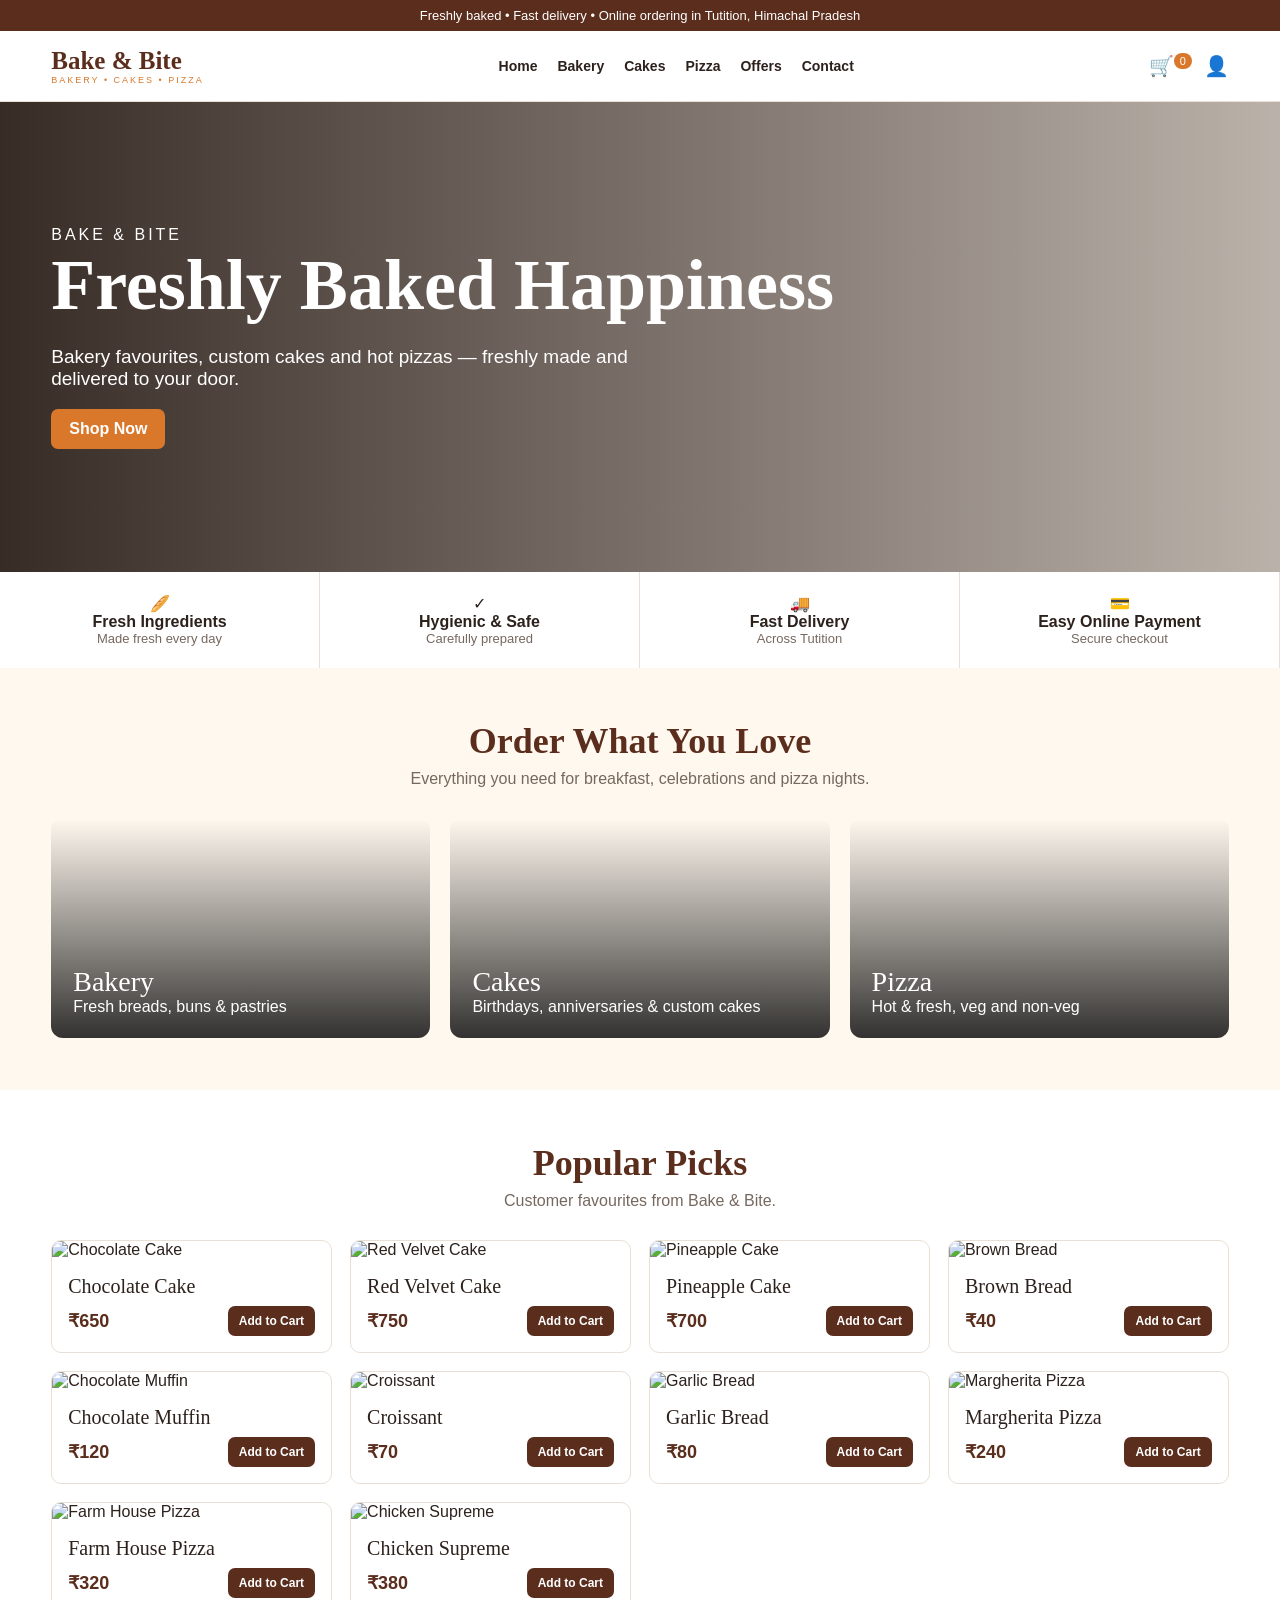
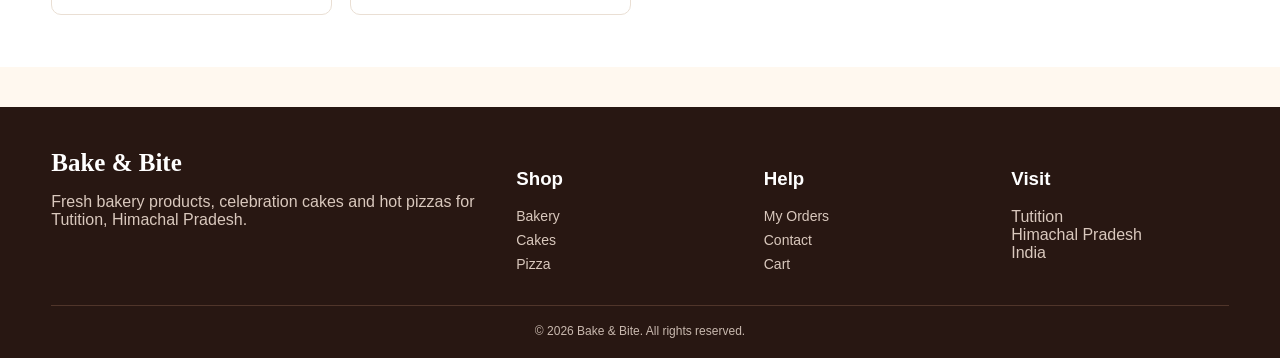
==== index.html @ 7d155a5c "Sync from zip upload" ====
<!doctype html><html lang="en"><head><meta charset="utf-8"><meta name="viewport" content="width=device-width,initial-scale=1"><title>Freshly Baked Happiness | Bake & Bite</title><meta name="description" content="Bake & Bite online bakery, cakes and pizza ordering in Tutition, Himachal Pradesh"><link rel="stylesheet" href="assets/style.css"></head><body><div class="topbar">Freshly baked • Fast delivery • Online ordering in Tutition, Himachal Pradesh</div><header><div class="container nav"><a class="logo" href="index.html">Bake & Bite<small>BAKERY • CAKES • PIZZA</small></a><nav><a href="index.html">Home</a><a href="bakery.html">Bakery</a><a href="cakes.html">Cakes</a><a href="pizza.html">Pizza</a><a href="offers.html">Offers</a><a href="contact.html">Contact</a></nav><div class="icons"><a class="iconbtn" href="cart.html">🛒<sup class="cartcount">0</sup></a><a class="iconbtn" href="orders.html">👤</a></div></div></header><section class="hero"><div class="container"><div><div style="letter-spacing:3px">BAKE & BITE</div><h1>Freshly Baked Happiness</h1><p>Bakery favourites, custom cakes and hot pizzas — freshly made and delivered to your door.</p><a class="btn orange" href="bakery.html">Shop Now</a></div></div></section><div class="features"><div class="feature">🥖<b>Fresh Ingredients</b><span>Made fresh every day</span></div><div class="feature">✓<b>Hygienic & Safe</b><span>Carefully prepared</span></div><div class="feature">🚚<b>Fast Delivery</b><span>Across Tutition</span></div><div class="feature">💳<b>Easy Online Payment</b><span>Secure checkout</span></div></div><section class="section"><div class="container"><h2>Order What You Love</h2><p class="subtitle">Everything you need for breakfast, celebrations and pizza nights.</p><div class="categories"><a class="category" style="background-image:url('https://images.unsplash.com/photo-1509440159596-0249088772ff?auto=format&fit=crop&w=900&q=85')" href="bakery.html"><div><h3>Bakery</h3><span>Fresh breads, buns & pastries</span></div></a><a class="category" style="background-image:url('https://images.unsplash.com/photo-1578985545062-69928b1d9587?auto=format&fit=crop&w=900&q=85')" href="cakes.html"><div><h3>Cakes</h3><span>Birthdays, anniversaries & custom cakes</span></div></a><a class="category" style="background-image:url('https://images.unsplash.com/photo-1574071318508-1cdbab80d002?auto=format&fit=crop&w=900&q=85')" href="pizza.html"><div><h3>Pizza</h3><span>Hot & fresh, veg and non-veg</span></div></a></div></div></section><section class="section" style="background:#fff"><div class="container"><h2>Popular Picks</h2><p class="subtitle">Customer favourites from Bake & Bite.</p><div class="grid" id="allGrid"></div></div></section><footer><div class="container footergrid"><div><div class="logo" style="color:white">Bake & Bite</div><p style="color:#d9c8bd">Fresh bakery products, celebration cakes and hot pizzas for Tutition, Himachal Pradesh.</p></div><div><h3>Shop</h3><a href="bakery.html">Bakery</a><a href="cakes.html">Cakes</a><a href="pizza.html">Pizza</a></div><div><h3>Help</h3><a href="orders.html">My Orders</a><a href="contact.html">Contact</a><a href="cart.html">Cart</a></div><div><h3>Visit</h3><p style="color:#d9c8bd">Tutition<br>Himachal Pradesh<br>India</p></div></div><div class="container copyright">© 2026 Bake & Bite. All rights reserved.</div></footer><script src="assets/app.js"></script></body></html>
---- assets/style.css ----
*{box-sizing:border-box}body{margin:0;font-family:Arial,sans-serif;background:#fff8ef;color:#2d211c}a{text-decoration:none;color:inherit}.container{width:min(1180px,92%);margin:auto}.topbar{background:#5b2d1d;color:#fff;text-align:center;padding:8px;font-size:13px}header{background:#fff;position:sticky;top:0;z-index:10;border-bottom:1px solid #eadfd4}.nav{height:70px;display:flex;align-items:center;gap:24px}.logo{font:bold 25px Georgia;color:#5b2d1d;white-space:nowrap}.logo small{display:block;font:9px Arial;letter-spacing:2px;text-align:center;color:#d9782b}nav{display:flex;justify-content:center;gap:20px;flex:1}nav a{font-size:14px;font-weight:bold}nav a:hover{color:#d9782b}.icons{display:flex;gap:12px}.iconbtn{border:0;background:none;font-size:20px}.cartcount{background:#d9782b;color:white;border-radius:15px;padding:2px 6px;font-size:11px}.hero{min-height:470px;background:linear-gradient(90deg,rgba(28,15,10,.88),rgba(28,15,10,.3)),url('https://images.unsplash.com/photo-1509440159596-0249088772ff?auto=format&fit=crop&w=1600&q=85') center/cover;display:flex;align-items:center;color:white}.hero h1{font:700 clamp(42px,6vw,72px) Georgia;margin:0 0 15px}.hero p{font-size:19px;max-width:600px}.btn{display:inline-block;border:0;border-radius:7px;padding:11px 18px;background:#5b2d1d;color:white;font-weight:bold;cursor:pointer}.btn.orange{background:#d9782b}.features{display:grid;grid-template-columns:repeat(4,1fr);background:#fff}.feature{text-align:center;padding:22px;border-right:1px solid #eadfd4}.feature b,.feature span{display:block}.feature span,.muted{color:#76685f;font-size:13px}.section{padding:52px 0}.section h2,.pagehead h1{font-family:Georgia;color:#5b2d1d}.section h2{text-align:center;font-size:36px;margin:0 0 8px}.subtitle{text-align:center;color:#76685f;margin:0 0 30px}.categories{display:grid;grid-template-columns:repeat(3,1fr);gap:20px}.category{height:220px;border-radius:12px;overflow:hidden;background-size:cover;background-position:center;display:flex;align-items:end;padding:22px;color:white;position:relative}.category:after{content:"";position:absolute;inset:0;background:linear-gradient(transparent,rgba(0,0,0,.8))}.category div{position:relative;z-index:1}.category h3{font:28px Georgia;margin:0}.grid{display:grid;grid-template-columns:repeat(4,1fr);gap:18px}.card,.panel,.offer{background:white;border:1px solid #eadfd4;border-radius:10px;overflow:hidden}.card img{width:100%;height:190px;object-fit:cover}.cardbody,.panel,.offer{padding:16px}.card h3{font:20px Georgia;margin:0 0 8px}.row{display:flex;justify-content:space-between;align-items:center;gap:10px}.price{font-weight:800;color:#5b2d1d;font-size:18px}.card .btn{padding:8px 11px;font-size:12px}.pagehead{padding:42px 0 28px;background:#fff}.pagehead h1{font-size:44px;margin:0}.filters{display:flex;gap:8px;flex-wrap:wrap;margin-top:20px}.filter{padding:8px 14px;border:1px solid #eadfd4;background:white;border-radius:20px}.filter.active{background:#d9782b;color:white}.product{display:grid;grid-template-columns:1.1fr 1fr;gap:45px}.product img{width:100%;border-radius:12px}.product h1{font:45px Georgia;color:#5b2d1d}.options{display:flex;gap:8px;margin:20px 0}.option{padding:10px 14px;background:white;border:1px solid #eadfd4;border-radius:7px}.cart-layout,.checkout-layout{display:grid;grid-template-columns:1.5fr .8fr;gap:24px}.cartitem{display:grid;grid-template-columns:90px 1fr auto;gap:15px;padding:15px 0;border-bottom:1px solid #eadfd4}.cartitem img{width:90px;height:75px;object-fit:cover;border-radius:7px}.qty{display:flex;gap:8px;align-items:center}.qty button{width:28px;height:28px;border:1px solid #eadfd4;background:white;border-radius:5px}input,textarea,select{width:100%;padding:12px;border:1px solid #eadfd4;border-radius:7px;margin:6px 0 14px}.total{font-size:22px;font-weight:800;color:#5b2d1d}.success{text-align:center;padding:80px 20px}.check{width:75px;height:75px;border-radius:50%;background:#287b45;color:white;display:grid;place-items:center;margin:auto;font-size:40px}.offergrid{display:grid;grid-template-columns:repeat(3,1fr);gap:18px}.offer strong{font-size:30px;color:#d9782b}footer{background:#281712;color:#fff;padding:42px 0 20px;margin-top:40px}.footergrid{display:grid;grid-template-columns:2fr 1fr 1fr 1fr;gap:30px}.footergrid a{display:block;color:#d9c8bd;margin:8px 0;font-size:14px}.copyright{text-align:center;border-top:1px solid #50352a;margin-top:25px;padding-top:18px;color:#c9b9af;font-size:12px}.admin{display:grid;grid-template-columns:220px 1fr;min-height:650px}.sidebar{background:#2a1710;color:white;padding:25px}.sidebar a{display:block;padding:12px;color:#eadfd4}.sidebar a.active{background:#6b3723;border-radius:6px}.table{width:100%;border-collapse:collapse}.table th,.table td{padding:12px;border-bottom:1px solid #eadfd4;text-align:left;font-size:13px}@media(max-width:850px){nav{display:none}.features{grid-template-columns:1fr 1fr}.grid{grid-template-columns:repeat(2,1fr)}.categories,.offergrid,.product,.cart-layout,.checkout-layout{grid-template-columns:1fr}.footergrid{grid-template-columns:1fr 1fr}.admin{grid-template-columns:1fr}.sidebar{display:none}}@media(max-width:520px){.grid{gap:10px}.card img{height:145px}.cardbody{padding:10px}.card h3{font-size:16px}.hero h1{font-size:45px}.footergrid{grid-template-columns:1fr}}
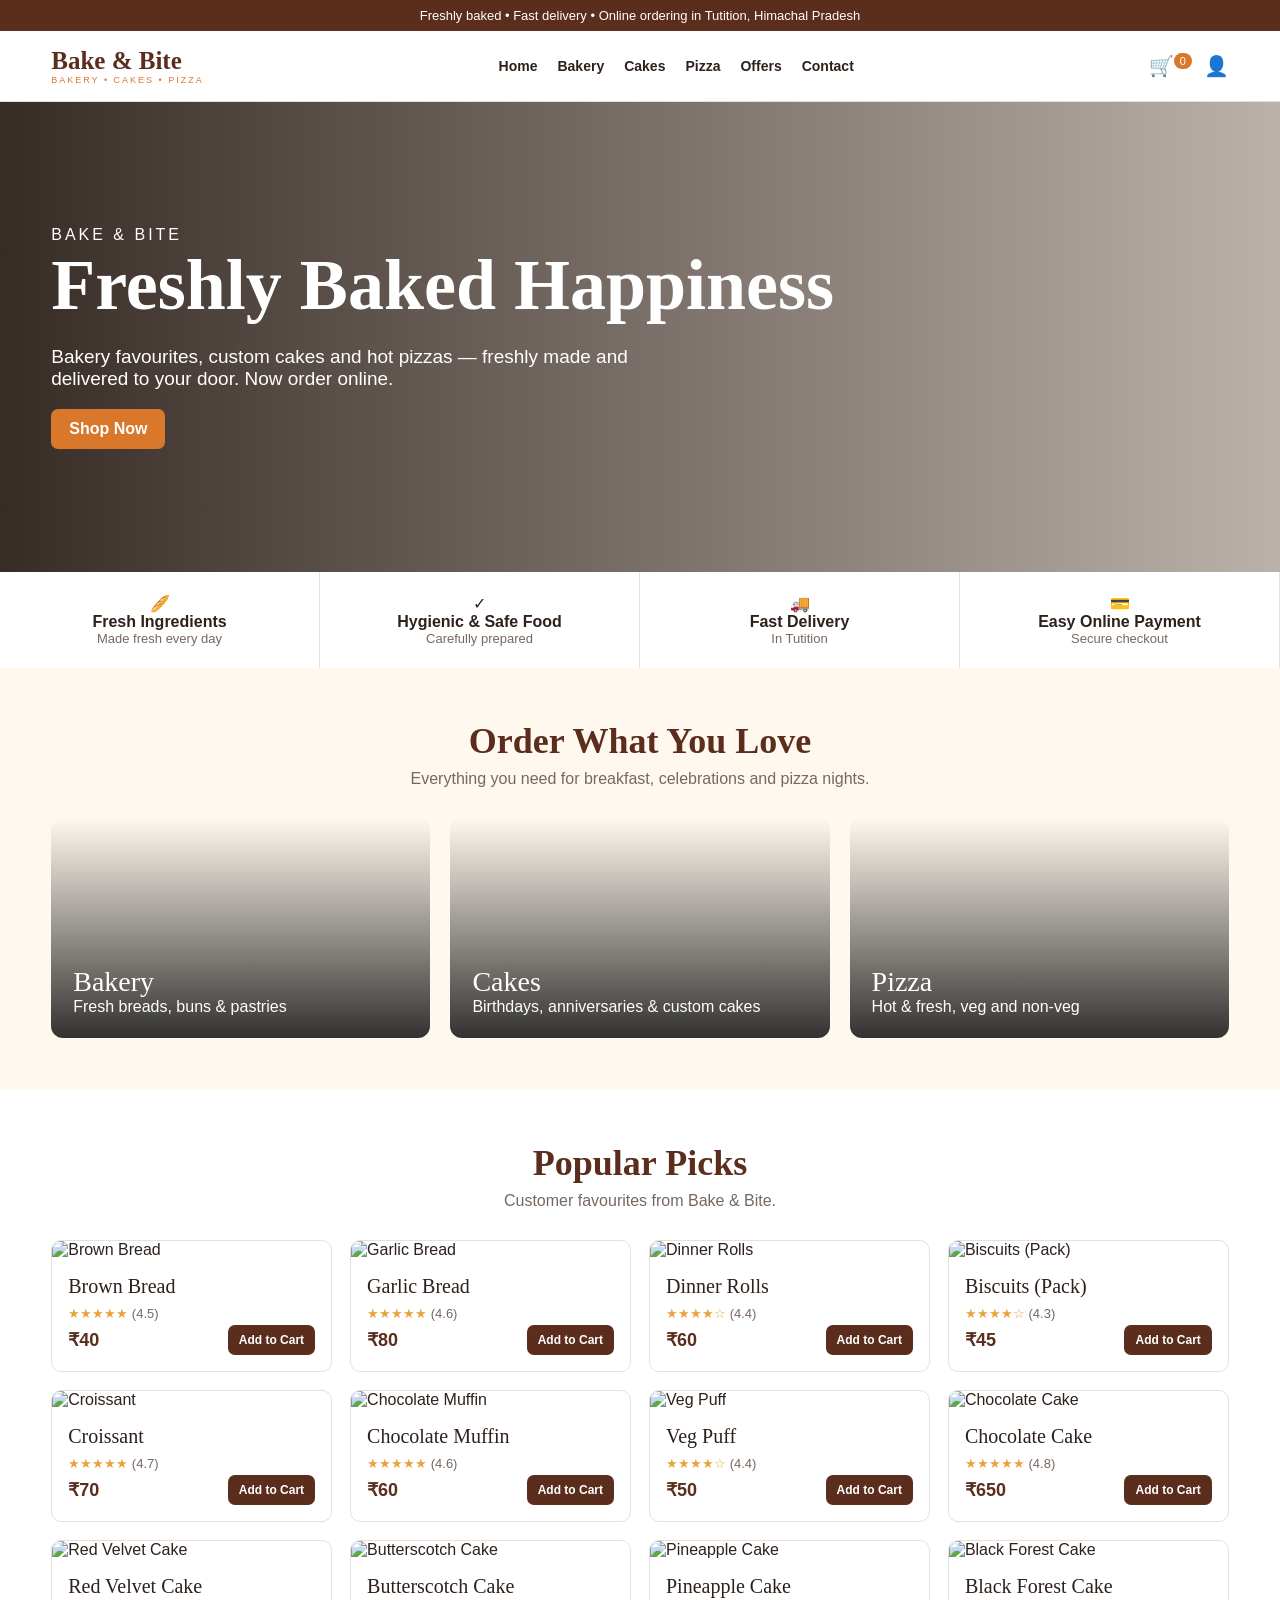
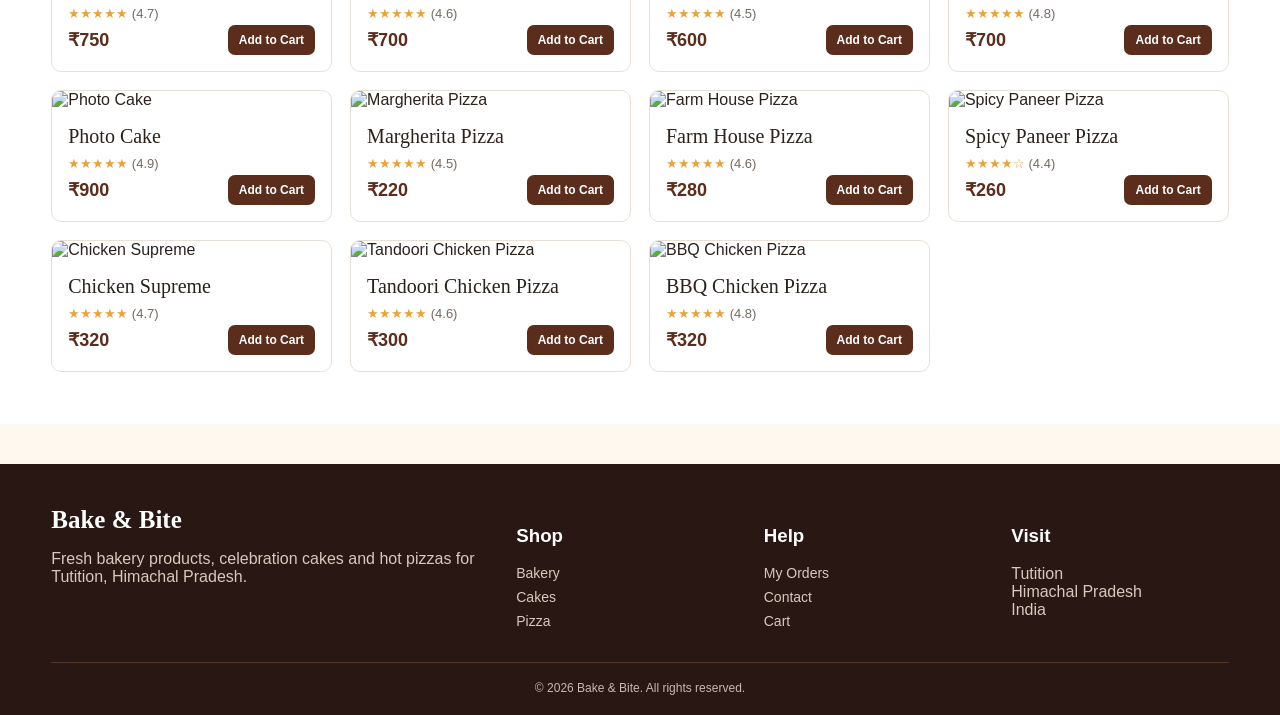
==== commit f882be42: "Sync from zip upload" ====
--- a/index.html
+++ b/index.html
@@ -1 +1,9 @@
-<!doctype html><html lang="en"><head><meta charset="utf-8"><meta name="viewport" content="width=device-width,initial-scale=1"><title>Freshly Baked Happiness | Bake & Bite</title><meta name="description" content="Bake & Bite online bakery, cakes and pizza ordering in Tutition, Himachal Pradesh"><link rel="stylesheet" href="assets/style.css"></head><body><div class="topbar">Freshly baked • Fast delivery • Online ordering in Tutition, Himachal Pradesh</div><header><div class="container nav"><a class="logo" href="index.html">Bake & Bite<small>BAKERY • CAKES • PIZZA</small></a><nav><a href="index.html">Home</a><a href="bakery.html">Bakery</a><a href="cakes.html">Cakes</a><a href="pizza.html">Pizza</a><a href="offers.html">Offers</a><a href="contact.html">Contact</a></nav><div class="icons"><a class="iconbtn" href="cart.html">🛒<sup class="cartcount">0</sup></a><a class="iconbtn" href="orders.html">👤</a></div></div></header><section class="hero"><div class="container"><div><div style="letter-spacing:3px">BAKE & BITE</div><h1>Freshly Baked Happiness</h1><p>Bakery favourites, custom cakes and hot pizzas — freshly made and delivered to your door.</p><a class="btn orange" href="bakery.html">Shop Now</a></div></div></section><div class="features"><div class="feature">🥖<b>Fresh Ingredients</b><span>Made fresh every day</span></div><div class="feature">✓<b>Hygienic & Safe</b><span>Carefully prepared</span></div><div class="feature">🚚<b>Fast Delivery</b><span>Across Tutition</span></div><div class="feature">💳<b>Easy Online Payment</b><span>Secure checkout</span></div></div><section class="section"><div class="container"><h2>Order What You Love</h2><p class="subtitle">Everything you need for breakfast, celebrations and pizza nights.</p><div class="categories"><a class="category" style="background-image:url('https://images.unsplash.com/photo-1509440159596-0249088772ff?auto=format&fit=crop&w=900&q=85')" href="bakery.html"><div><h3>Bakery</h3><span>Fresh breads, buns & pastries</span></div></a><a class="category" style="background-image:url('https://images.unsplash.com/photo-1578985545062-69928b1d9587?auto=format&fit=crop&w=900&q=85')" href="cakes.html"><div><h3>Cakes</h3><span>Birthdays, anniversaries & custom cakes</span></div></a><a class="category" style="background-image:url('https://images.unsplash.com/photo-1574071318508-1cdbab80d002?auto=format&fit=crop&w=900&q=85')" href="pizza.html"><div><h3>Pizza</h3><span>Hot & fresh, veg and non-veg</span></div></a></div></div></section><section class="section" style="background:#fff"><div class="container"><h2>Popular Picks</h2><p class="subtitle">Customer favourites from Bake & Bite.</p><div class="grid" id="allGrid"></div></div></section><footer><div class="container footergrid"><div><div class="logo" style="color:white">Bake & Bite</div><p style="color:#d9c8bd">Fresh bakery products, celebration cakes and hot pizzas for Tutition, Himachal Pradesh.</p></div><div><h3>Shop</h3><a href="bakery.html">Bakery</a><a href="cakes.html">Cakes</a><a href="pizza.html">Pizza</a></div><div><h3>Help</h3><a href="orders.html">My Orders</a><a href="contact.html">Contact</a><a href="cart.html">Cart</a></div><div><h3>Visit</h3><p style="color:#d9c8bd">Tutition<br>Himachal Pradesh<br>India</p></div></div><div class="container copyright">© 2026 Bake & Bite. All rights reserved.</div></footer><script src="assets/app.js"></script></body></html>+<!doctype html><html lang="en"><head><meta charset="utf-8"><meta name="viewport" content="width=device-width,initial-scale=1"><title>Freshly Baked Happiness | Bake &amp; Bite</title><meta name="description" content="Bake & Bite online bakery, cakes and pizza ordering in Tutition, Himachal Pradesh"><link rel="stylesheet" href="assets/style.css"></head><body><div class="topbar">Freshly baked • Fast delivery • Online ordering in Tutition, Himachal Pradesh</div><header><div class="container nav"><a class="logo" href="index.html">Bake &amp; Bite<small>BAKERY • CAKES • PIZZA</small></a><nav><a href="index.html" class="active">Home</a><a href="bakery.html">Bakery</a><a href="cakes.html">Cakes</a><a href="pizza.html">Pizza</a><a href="offers.html">Offers</a><a href="contact.html">Contact</a></nav><div class="icons"><a class="iconbtn" href="cart.html">🛒<sup class="cartcount">0</sup></a><a class="iconbtn" href="orders.html">👤</a></div></div></header><section class="hero"><div class="container"><div><div style="letter-spacing:3px">BAKE &amp; BITE</div><h1>Freshly Baked Happiness</h1><p>Bakery favourites, custom cakes and hot pizzas — freshly made and delivered to your door. Now order online.</p><a class="btn orange" href="bakery.html">Shop Now</a></div></div></section>
+<div class="features"><div class="feature">🥖<b>Fresh Ingredients</b><span>Made fresh every day</span></div><div class="feature">✓<b>Hygienic &amp; Safe Food</b><span>Carefully prepared</span></div><div class="feature">🚚<b>Fast Delivery</b><span>In Tutition</span></div><div class="feature">💳<b>Easy Online Payment</b><span>Secure checkout</span></div></div>
+<section class="section"><div class="container"><h2>Order What You Love</h2><p class="subtitle">Everything you need for breakfast, celebrations and pizza nights.</p>
+<div class="categories">
+<a class="category" style="background-image:url('https://images.unsplash.com/photo-1509440159596-0249088772ff?auto=format&fit=crop&w=900&q=85')" href="bakery.html"><div><h3>Bakery</h3><span>Fresh breads, buns &amp; pastries</span></div></a>
+<a class="category" style="background-image:url('https://images.unsplash.com/photo-1578985545062-69928b1d9587?auto=format&fit=crop&w=900&q=85')" href="cakes.html"><div><h3>Cakes</h3><span>Birthdays, anniversaries &amp; custom cakes</span></div></a>
+<a class="category" style="background-image:url('https://images.unsplash.com/photo-1574071318508-1cdbab80d002?auto=format&fit=crop&w=900&q=85')" href="pizza.html"><div><h3>Pizza</h3><span>Hot &amp; fresh, veg and non-veg</span></div></a>
+</div></div></section>
+<section class="section" style="background:#fff"><div class="container"><h2>Popular Picks</h2><p class="subtitle">Customer favourites from Bake &amp; Bite.</p><div class="grid" id="allGrid"></div></div></section><footer><div class="container footergrid"><div><div class="logo" style="color:white">Bake &amp; Bite</div><p style="color:#d9c8bd">Fresh bakery products, celebration cakes and hot pizzas for Tutition, Himachal Pradesh.</p></div><div><h3>Shop</h3><a href="bakery.html">Bakery</a><a href="cakes.html">Cakes</a><a href="pizza.html">Pizza</a></div><div><h3>Help</h3><a href="orders.html">My Orders</a><a href="contact.html">Contact</a><a href="cart.html">Cart</a></div><div><h3>Visit</h3><p style="color:#d9c8bd">Tutition<br>Himachal Pradesh<br>India</p></div></div><div class="container copyright">© 2026 Bake &amp; Bite. All rights reserved.</div></footer><script src="assets/app.js"></script></body></html>
--- a/assets/style.css
+++ b/assets/style.css
@@ -1 +1,34 @@
 *{box-sizing:border-box}body{margin:0;font-family:Arial,sans-serif;background:#fff8ef;color:#2d211c}a{text-decoration:none;color:inherit}.container{width:min(1180px,92%);margin:auto}.topbar{background:#5b2d1d;color:#fff;text-align:center;padding:8px;font-size:13px}header{background:#fff;position:sticky;top:0;z-index:10;border-bottom:1px solid #eadfd4}.nav{height:70px;display:flex;align-items:center;gap:24px}.logo{font:bold 25px Georgia;color:#5b2d1d;white-space:nowrap}.logo small{display:block;font:9px Arial;letter-spacing:2px;text-align:center;color:#d9782b}nav{display:flex;justify-content:center;gap:20px;flex:1}nav a{font-size:14px;font-weight:bold}nav a:hover{color:#d9782b}.icons{display:flex;gap:12px}.iconbtn{border:0;background:none;font-size:20px}.cartcount{background:#d9782b;color:white;border-radius:15px;padding:2px 6px;font-size:11px}.hero{min-height:470px;background:linear-gradient(90deg,rgba(28,15,10,.88),rgba(28,15,10,.3)),url('https://images.unsplash.com/photo-1509440159596-0249088772ff?auto=format&fit=crop&w=1600&q=85') center/cover;display:flex;align-items:center;color:white}.hero h1{font:700 clamp(42px,6vw,72px) Georgia;margin:0 0 15px}.hero p{font-size:19px;max-width:600px}.btn{display:inline-block;border:0;border-radius:7px;padding:11px 18px;background:#5b2d1d;color:white;font-weight:bold;cursor:pointer}.btn.orange{background:#d9782b}.features{display:grid;grid-template-columns:repeat(4,1fr);background:#fff}.feature{text-align:center;padding:22px;border-right:1px solid #eadfd4}.feature b,.feature span{display:block}.feature span,.muted{color:#76685f;font-size:13px}.section{padding:52px 0}.section h2,.pagehead h1{font-family:Georgia;color:#5b2d1d}.section h2{text-align:center;font-size:36px;margin:0 0 8px}.subtitle{text-align:center;color:#76685f;margin:0 0 30px}.categories{display:grid;grid-template-columns:repeat(3,1fr);gap:20px}.category{height:220px;border-radius:12px;overflow:hidden;background-size:cover;background-position:center;display:flex;align-items:end;padding:22px;color:white;position:relative}.category:after{content:"";position:absolute;inset:0;background:linear-gradient(transparent,rgba(0,0,0,.8))}.category div{position:relative;z-index:1}.category h3{font:28px Georgia;margin:0}.grid{display:grid;grid-template-columns:repeat(4,1fr);gap:18px}.card,.panel,.offer{background:white;border:1px solid #eadfd4;border-radius:10px;overflow:hidden}.card img{width:100%;height:190px;object-fit:cover}.cardbody,.panel,.offer{padding:16px}.card h3{font:20px Georgia;margin:0 0 8px}.row{display:flex;justify-content:space-between;align-items:center;gap:10px}.price{font-weight:800;color:#5b2d1d;font-size:18px}.card .btn{padding:8px 11px;font-size:12px}.pagehead{padding:42px 0 28px;background:#fff}.pagehead h1{font-size:44px;margin:0}.filters{display:flex;gap:8px;flex-wrap:wrap;margin-top:20px}.filter{padding:8px 14px;border:1px solid #eadfd4;background:white;border-radius:20px}.filter.active{background:#d9782b;color:white}.product{display:grid;grid-template-columns:1.1fr 1fr;gap:45px}.product img{width:100%;border-radius:12px}.product h1{font:45px Georgia;color:#5b2d1d}.options{display:flex;gap:8px;margin:20px 0}.option{padding:10px 14px;background:white;border:1px solid #eadfd4;border-radius:7px}.cart-layout,.checkout-layout{display:grid;grid-template-columns:1.5fr .8fr;gap:24px}.cartitem{display:grid;grid-template-columns:90px 1fr auto;gap:15px;padding:15px 0;border-bottom:1px solid #eadfd4}.cartitem img{width:90px;height:75px;object-fit:cover;border-radius:7px}.qty{display:flex;gap:8px;align-items:center}.qty button{width:28px;height:28px;border:1px solid #eadfd4;background:white;border-radius:5px}input,textarea,select{width:100%;padding:12px;border:1px solid #eadfd4;border-radius:7px;margin:6px 0 14px}.total{font-size:22px;font-weight:800;color:#5b2d1d}.success{text-align:center;padding:80px 20px}.check{width:75px;height:75px;border-radius:50%;background:#287b45;color:white;display:grid;place-items:center;margin:auto;font-size:40px}.offergrid{display:grid;grid-template-columns:repeat(3,1fr);gap:18px}.offer strong{font-size:30px;color:#d9782b}footer{background:#281712;color:#fff;padding:42px 0 20px;margin-top:40px}.footergrid{display:grid;grid-template-columns:2fr 1fr 1fr 1fr;gap:30px}.footergrid a{display:block;color:#d9c8bd;margin:8px 0;font-size:14px}.copyright{text-align:center;border-top:1px solid #50352a;margin-top:25px;padding-top:18px;color:#c9b9af;font-size:12px}.admin{display:grid;grid-template-columns:220px 1fr;min-height:650px}.sidebar{background:#2a1710;color:white;padding:25px}.sidebar a{display:block;padding:12px;color:#eadfd4}.sidebar a.active{background:#6b3723;border-radius:6px}.table{width:100%;border-collapse:collapse}.table th,.table td{padding:12px;border-bottom:1px solid #eadfd4;text-align:left;font-size:13px}@media(max-width:850px){nav{display:none}.features{grid-template-columns:1fr 1fr}.grid{grid-template-columns:repeat(2,1fr)}.categories,.offergrid,.product,.cart-layout,.checkout-layout{grid-template-columns:1fr}.footergrid{grid-template-columns:1fr 1fr}.admin{grid-template-columns:1fr}.sidebar{display:none}}@media(max-width:520px){.grid{gap:10px}.card img{height:145px}.cardbody{padding:10px}.card h3{font-size:16px}.hero h1{font-size:45px}.footergrid{grid-template-columns:1fr}}
+.shop-layout{display:grid;grid-template-columns:230px 1fr;gap:24px;align-items:start}
+.sidecats{display:flex;flex-direction:column;gap:6px;background:#fff;border:1px solid #eadfd4;border-radius:10px;padding:14px;position:sticky;top:90px}
+.sidecat{text-align:left;padding:10px 12px;border:0;background:none;border-radius:7px;font-size:14px;cursor:pointer;color:#2d211c}
+.sidecat:hover{background:#fdf1e6}
+.sidecat.active{background:#d9782b;color:#fff;font-weight:bold}
+.rating{color:#e8a33d;font-size:13px;margin:4px 0}
+.rating .muted{color:#76685f}
+.breadcrumb{font-size:13px;color:#76685f;margin-bottom:16px}
+.breadcrumb a{color:#5b2d1d}
+.option.active{background:#5b2d1d;color:#fff;border-color:#5b2d1d}
+.qty span,#pQty{min-width:20px;text-align:center;display:inline-block}
+.row2{display:grid;grid-template-columns:1fr 1fr;gap:16px}
+.row3{display:grid;grid-template-columns:1fr 1fr 1fr;gap:16px}
+.radiorow{display:flex;align-items:center;gap:10px;padding:10px 0;font-size:15px;cursor:pointer}
+.radiorow input{width:auto;margin:0}
+.payment-layout{display:grid;grid-template-columns:1.4fr 1fr;gap:24px;align-items:start}
+.paymethod{border:1px solid #eadfd4;border-radius:8px;padding:6px 14px;margin-bottom:12px}
+.paylogos{padding:0 0 10px 30px;color:#76685f;font-size:14px}
+.btn.green{background:#287b45}
+.offerhead{background:linear-gradient(90deg,#5b2d1d,#8a4426);color:#fff}
+.offerhead h1,.offerhead .muted{color:#fff}
+.status{padding:4px 10px;border-radius:20px;font-size:12px;font-weight:bold;white-space:nowrap}
+.status-Preparing{background:#fde8c9;color:#a15c00}
+.status-Pending{background:#f2e2d2;color:#6b4423}
+.status-OutforDelivery{background:#dbe7fb;color:#1c4fa0}
+.status-Delivered{background:#d7f2df;color:#1c7a3d}
+.orderitem{margin-bottom:14px}
+.admintabs{display:flex;gap:8px;margin-bottom:16px}
+.admintabs .filter{cursor:default}
+.viewlink{color:#5b2d1d;font-weight:bold}
+.mapbox{border-radius:10px;overflow:hidden;margin-top:14px;border:1px solid #eadfd4}
+.mapbox iframe{width:100%;height:220px;border:0;display:block}
+@media(max-width:850px){.shop-layout{grid-template-columns:1fr}.sidecats{position:static;flex-direction:row;flex-wrap:wrap}.payment-layout{grid-template-columns:1fr}.row2,.row3{grid-template-columns:1fr}}
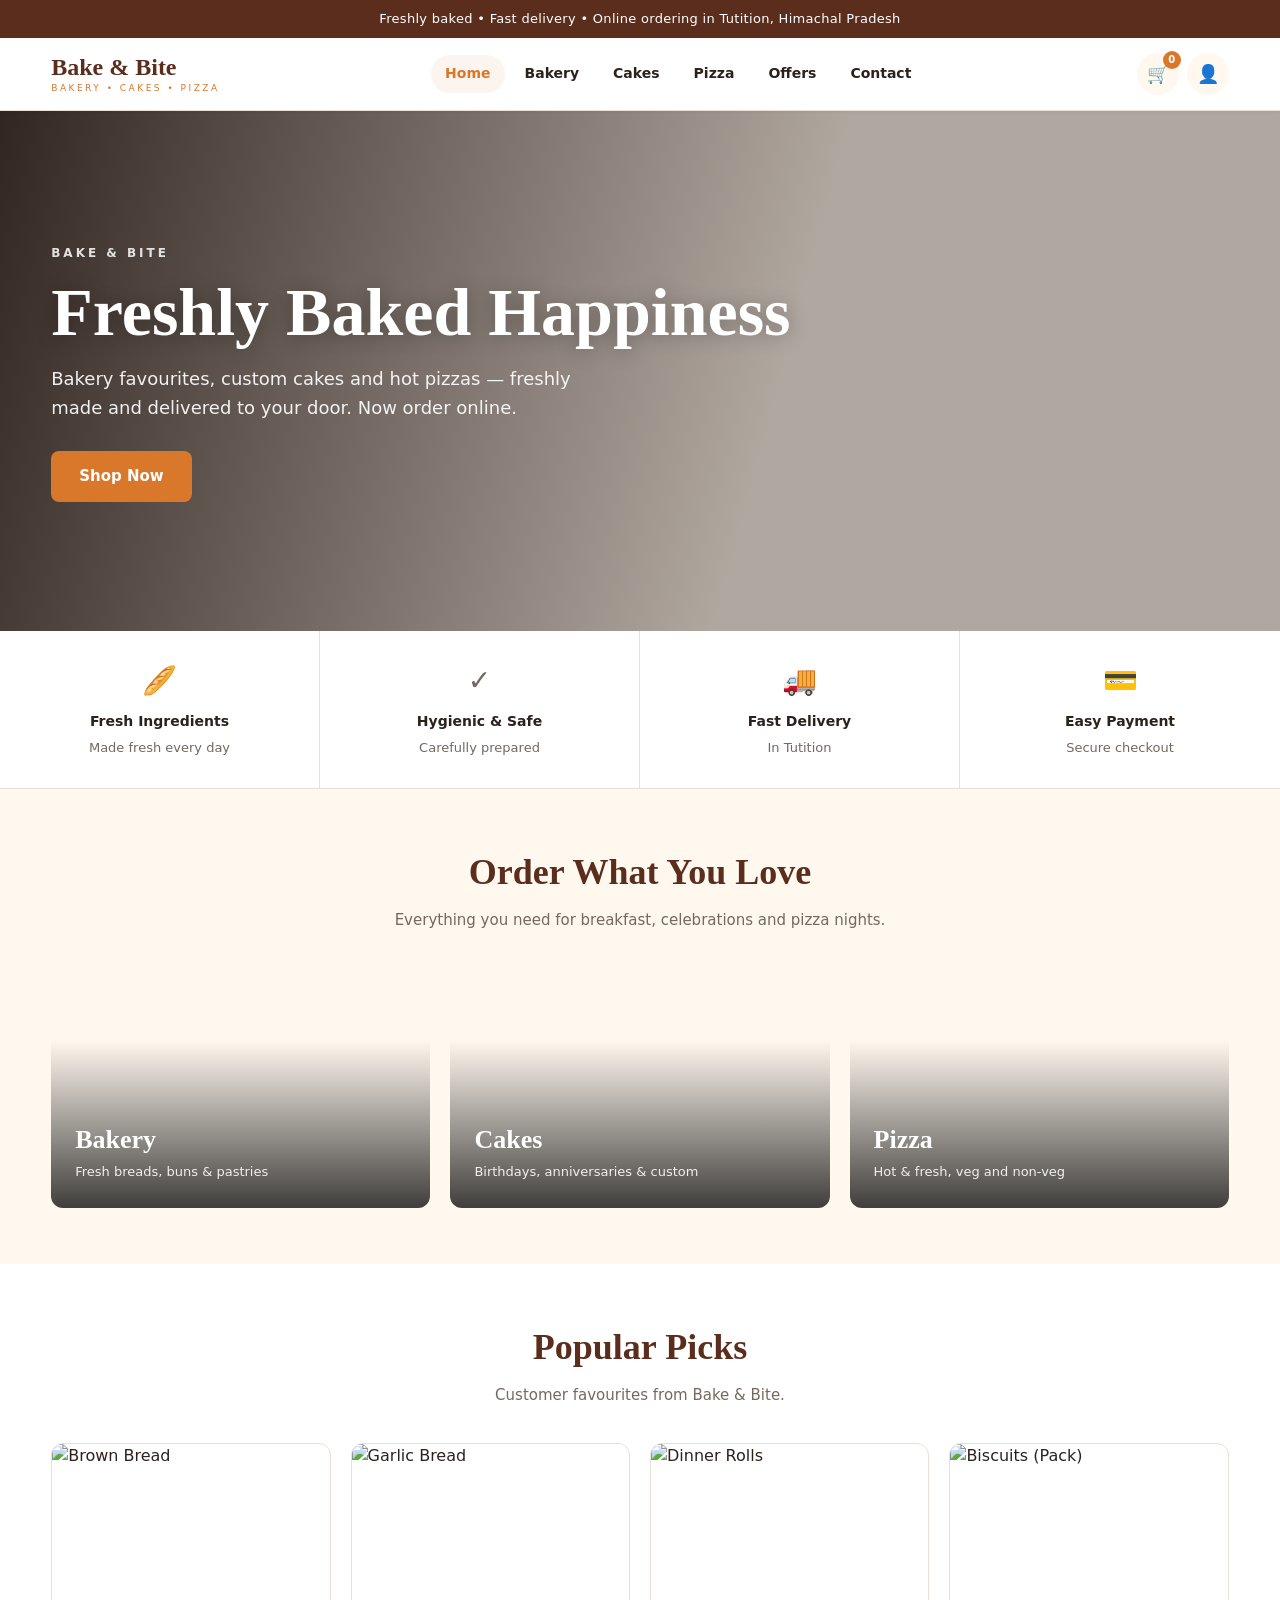
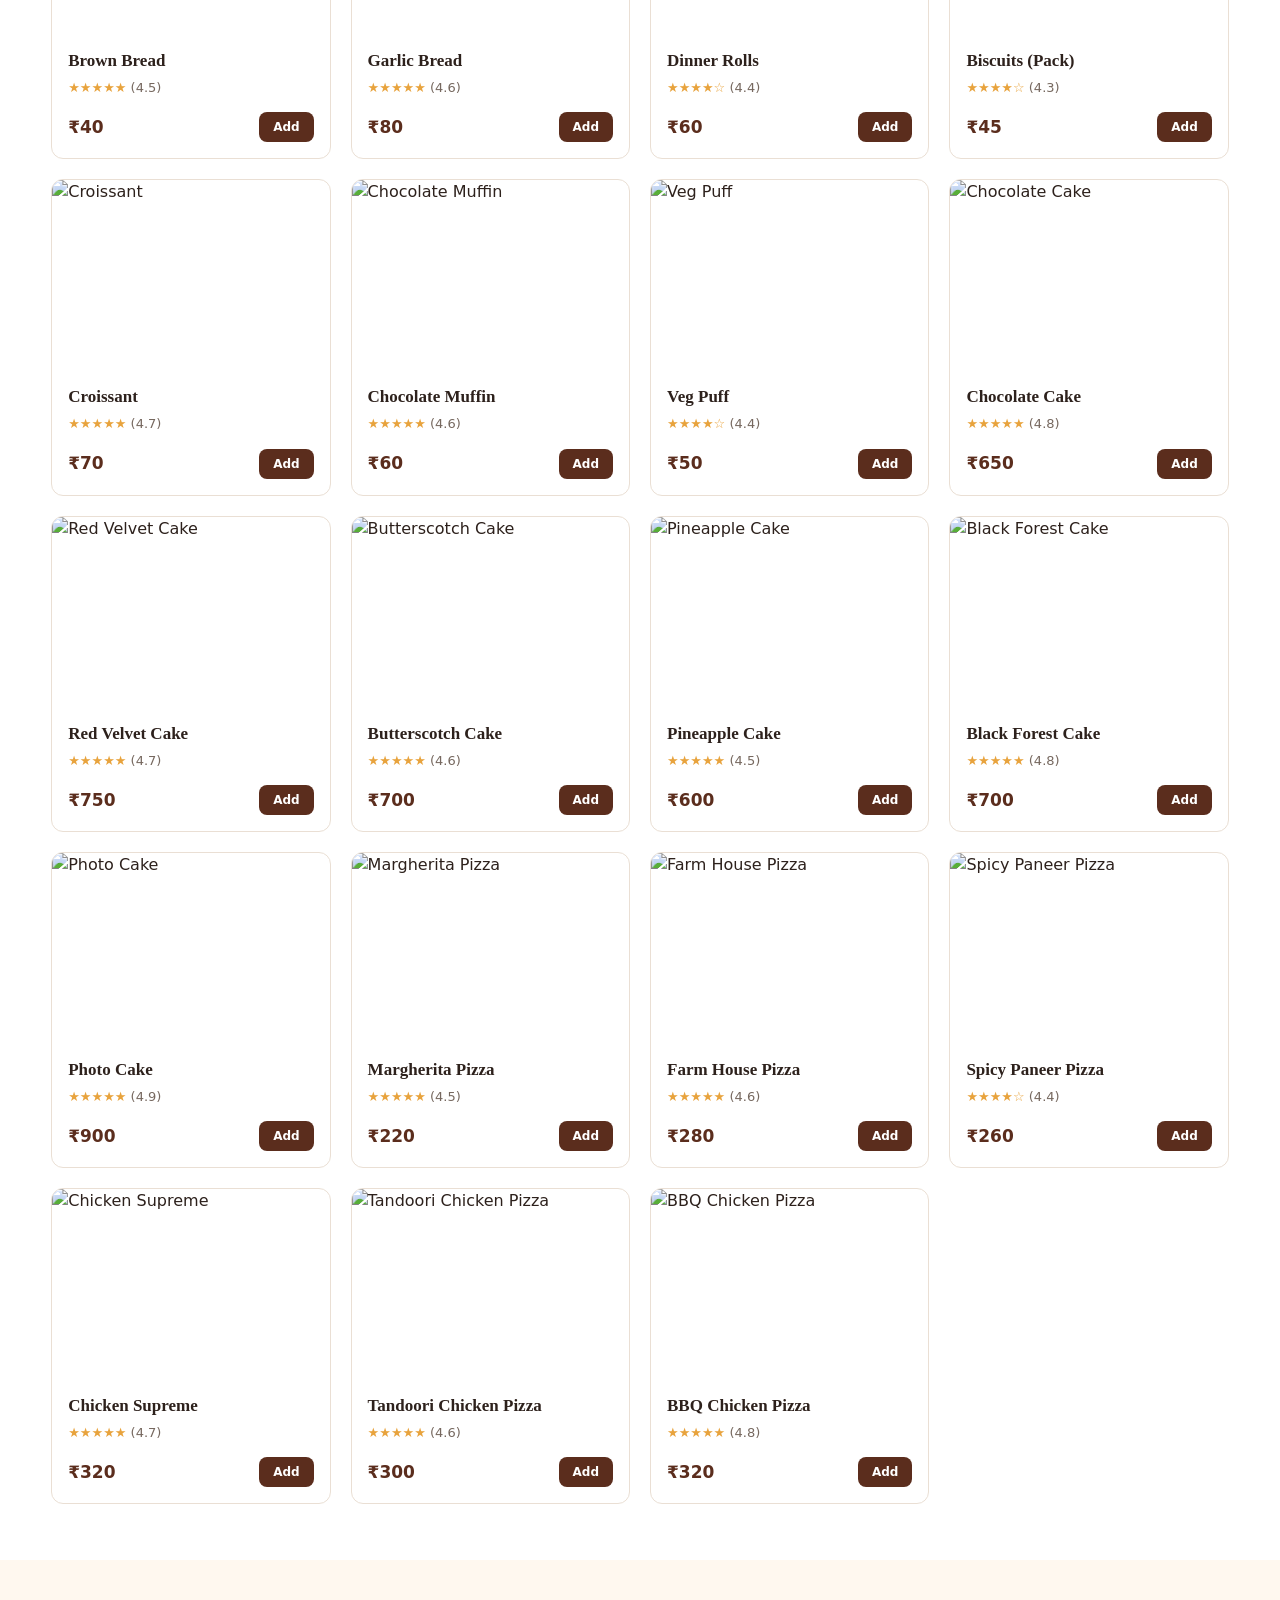
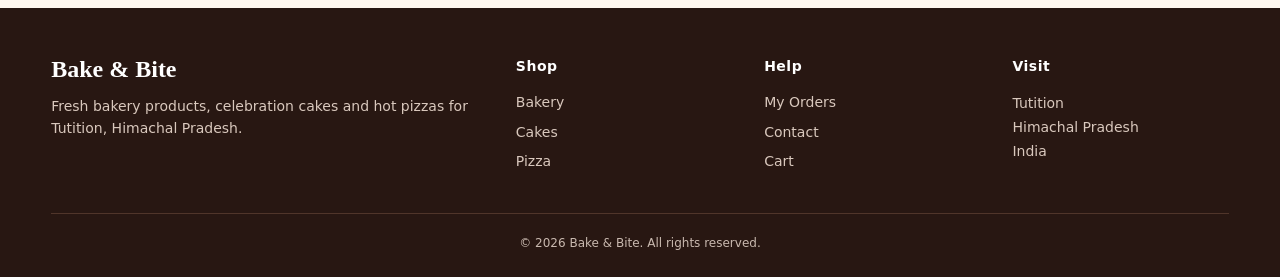
==== commit 71141a50: "Sync from zip upload" ====
--- a/index.html
+++ b/index.html
@@ -1,9 +1,102 @@
-<!doctype html><html lang="en"><head><meta charset="utf-8"><meta name="viewport" content="width=device-width,initial-scale=1"><title>Freshly Baked Happiness | Bake &amp; Bite</title><meta name="description" content="Bake & Bite online bakery, cakes and pizza ordering in Tutition, Himachal Pradesh"><link rel="stylesheet" href="assets/style.css"></head><body><div class="topbar">Freshly baked • Fast delivery • Online ordering in Tutition, Himachal Pradesh</div><header><div class="container nav"><a class="logo" href="index.html">Bake &amp; Bite<small>BAKERY • CAKES • PIZZA</small></a><nav><a href="index.html" class="active">Home</a><a href="bakery.html">Bakery</a><a href="cakes.html">Cakes</a><a href="pizza.html">Pizza</a><a href="offers.html">Offers</a><a href="contact.html">Contact</a></nav><div class="icons"><a class="iconbtn" href="cart.html">🛒<sup class="cartcount">0</sup></a><a class="iconbtn" href="orders.html">👤</a></div></div></header><section class="hero"><div class="container"><div><div style="letter-spacing:3px">BAKE &amp; BITE</div><h1>Freshly Baked Happiness</h1><p>Bakery favourites, custom cakes and hot pizzas — freshly made and delivered to your door. Now order online.</p><a class="btn orange" href="bakery.html">Shop Now</a></div></div></section>
-<div class="features"><div class="feature">🥖<b>Fresh Ingredients</b><span>Made fresh every day</span></div><div class="feature">✓<b>Hygienic &amp; Safe Food</b><span>Carefully prepared</span></div><div class="feature">🚚<b>Fast Delivery</b><span>In Tutition</span></div><div class="feature">💳<b>Easy Online Payment</b><span>Secure checkout</span></div></div>
-<section class="section"><div class="container"><h2>Order What You Love</h2><p class="subtitle">Everything you need for breakfast, celebrations and pizza nights.</p>
-<div class="categories">
-<a class="category" style="background-image:url('https://images.unsplash.com/photo-1509440159596-0249088772ff?auto=format&fit=crop&w=900&q=85')" href="bakery.html"><div><h3>Bakery</h3><span>Fresh breads, buns &amp; pastries</span></div></a>
-<a class="category" style="background-image:url('https://images.unsplash.com/photo-1578985545062-69928b1d9587?auto=format&fit=crop&w=900&q=85')" href="cakes.html"><div><h3>Cakes</h3><span>Birthdays, anniversaries &amp; custom cakes</span></div></a>
-<a class="category" style="background-image:url('https://images.unsplash.com/photo-1574071318508-1cdbab80d002?auto=format&fit=crop&w=900&q=85')" href="pizza.html"><div><h3>Pizza</h3><span>Hot &amp; fresh, veg and non-veg</span></div></a>
-</div></div></section>
-<section class="section" style="background:#fff"><div class="container"><h2>Popular Picks</h2><p class="subtitle">Customer favourites from Bake &amp; Bite.</p><div class="grid" id="allGrid"></div></div></section><footer><div class="container footergrid"><div><div class="logo" style="color:white">Bake &amp; Bite</div><p style="color:#d9c8bd">Fresh bakery products, celebration cakes and hot pizzas for Tutition, Himachal Pradesh.</p></div><div><h3>Shop</h3><a href="bakery.html">Bakery</a><a href="cakes.html">Cakes</a><a href="pizza.html">Pizza</a></div><div><h3>Help</h3><a href="orders.html">My Orders</a><a href="contact.html">Contact</a><a href="cart.html">Cart</a></div><div><h3>Visit</h3><p style="color:#d9c8bd">Tutition<br>Himachal Pradesh<br>India</p></div></div><div class="container copyright">© 2026 Bake &amp; Bite. All rights reserved.</div></footer><script src="assets/app.js"></script></body></html>+<!DOCTYPE html>
+<html lang="en">
+<head>
+  <meta charset="utf-8">
+  <meta name="viewport" content="width=device-width, initial-scale=1">
+  <title>Freshly Baked Happiness | Bake &amp; Bite</title>
+  <meta name="description" content="Bake & Bite online bakery, cakes and pizza ordering in Tutition, Himachal Pradesh">
+  <link rel="stylesheet" href="assets/style.css">
+</head>
+<body>
+  <div class="topbar">Freshly baked • Fast delivery • Online ordering in Tutition, Himachal Pradesh</div>
+
+  <header>
+    <div class="container nav">
+      <a class="logo" href="index.html">Bake &amp; Bite<small>BAKERY • CAKES • PIZZA</small></a>
+      <button class="menu-toggle" aria-label="Menu">☰</button>
+      <nav>
+        <a href="index.html" class="active">Home</a>
+        <a href="bakery.html">Bakery</a>
+        <a href="cakes.html">Cakes</a>
+        <a href="pizza.html">Pizza</a>
+        <a href="offers.html">Offers</a>
+        <a href="contact.html">Contact</a>
+      </nav>
+      <div class="icons">
+        <a class="iconbtn" href="cart.html" aria-label="Cart">🛒<sup class="cartcount">0</sup></a>
+        <a class="iconbtn" href="orders.html" aria-label="Orders">👤</a>
+      </div>
+    </div>
+  </header>
+
+  <section class="hero">
+    <div class="container">
+      <div class="hero-badge">BAKE &amp; BITE</div>
+      <h1>Freshly Baked Happiness</h1>
+      <p>Bakery favourites, custom cakes and hot pizzas — freshly made and delivered to your door. Now order online.</p>
+      <a class="btn orange" href="bakery.html">Shop Now</a>
+    </div>
+  </section>
+
+  <div class="features">
+    <div class="feature"><span class="feat-icon">🥖</span><b>Fresh Ingredients</b><span>Made fresh every day</span></div>
+    <div class="feature"><span class="feat-icon">✓</span><b>Hygienic &amp; Safe</b><span>Carefully prepared</span></div>
+    <div class="feature"><span class="feat-icon">🚚</span><b>Fast Delivery</b><span>In Tutition</span></div>
+    <div class="feature"><span class="feat-icon">💳</span><b>Easy Payment</b><span>Secure checkout</span></div>
+  </div>
+
+  <section class="section">
+    <div class="container">
+      <h2>Order What You Love</h2>
+      <p class="subtitle">Everything you need for breakfast, celebrations and pizza nights.</p>
+      <div class="categories">
+        <a class="category" style="background-image:url('https://images.unsplash.com/photo-1509440159596-0249088772ff?auto=format&fit=crop&w=900&q=85')" href="bakery.html">
+          <div><h3>Bakery</h3><span>Fresh breads, buns &amp; pastries</span></div>
+        </a>
+        <a class="category" style="background-image:url('https://images.unsplash.com/photo-1578985545062-69928b1d9587?auto=format&fit=crop&w=900&q=85')" href="cakes.html">
+          <div><h3>Cakes</h3><span>Birthdays, anniversaries &amp; custom</span></div>
+        </a>
+        <a class="category" style="background-image:url('https://images.unsplash.com/photo-1574071318508-1cdbab80d002?auto=format&fit=crop&w=900&q=85')" href="pizza.html">
+          <div><h3>Pizza</h3><span>Hot &amp; fresh, veg and non-veg</span></div>
+        </a>
+      </div>
+    </div>
+  </section>
+
+  <section class="section" style="background:#fff">
+    <div class="container">
+      <h2>Popular Picks</h2>
+      <p class="subtitle">Customer favourites from Bake &amp; Bite.</p>
+      <div class="grid" id="allGrid"></div>
+    </div>
+  </section>
+
+  <footer>
+    <div class="container footergrid">
+      <div>
+        <div class="logo" style="color:white">Bake &amp; Bite</div>
+        <p style="color:#d9c8bd;margin-top:12px;font-size:14px;line-height:1.6">Fresh bakery products, celebration cakes and hot pizzas for Tutition, Himachal Pradesh.</p>
+      </div>
+      <div>
+        <h3>Shop</h3>
+        <a href="bakery.html">Bakery</a>
+        <a href="cakes.html">Cakes</a>
+        <a href="pizza.html">Pizza</a>
+      </div>
+      <div>
+        <h3>Help</h3>
+        <a href="orders.html">My Orders</a>
+        <a href="contact.html">Contact</a>
+        <a href="cart.html">Cart</a>
+      </div>
+      <div>
+        <h3>Visit</h3>
+        <p style="color:#d9c8bd;font-size:14px;line-height:1.7">Tutition<br>Himachal Pradesh<br>India</p>
+      </div>
+    </div>
+    <div class="container copyright">© 2026 Bake &amp; Bite. All rights reserved.</div>
+  </footer>
+
+  <script src="assets/app.js"></script>
+</body>
+</html>
--- a/assets/style.css
+++ b/assets/style.css
@@ -1,34 +1,760 @@
-*{box-sizing:border-box}body{margin:0;font-family:Arial,sans-serif;background:#fff8ef;color:#2d211c}a{text-decoration:none;color:inherit}.container{width:min(1180px,92%);margin:auto}.topbar{background:#5b2d1d;color:#fff;text-align:center;padding:8px;font-size:13px}header{background:#fff;position:sticky;top:0;z-index:10;border-bottom:1px solid #eadfd4}.nav{height:70px;display:flex;align-items:center;gap:24px}.logo{font:bold 25px Georgia;color:#5b2d1d;white-space:nowrap}.logo small{display:block;font:9px Arial;letter-spacing:2px;text-align:center;color:#d9782b}nav{display:flex;justify-content:center;gap:20px;flex:1}nav a{font-size:14px;font-weight:bold}nav a:hover{color:#d9782b}.icons{display:flex;gap:12px}.iconbtn{border:0;background:none;font-size:20px}.cartcount{background:#d9782b;color:white;border-radius:15px;padding:2px 6px;font-size:11px}.hero{min-height:470px;background:linear-gradient(90deg,rgba(28,15,10,.88),rgba(28,15,10,.3)),url('https://images.unsplash.com/photo-1509440159596-0249088772ff?auto=format&fit=crop&w=1600&q=85') center/cover;display:flex;align-items:center;color:white}.hero h1{font:700 clamp(42px,6vw,72px) Georgia;margin:0 0 15px}.hero p{font-size:19px;max-width:600px}.btn{display:inline-block;border:0;border-radius:7px;padding:11px 18px;background:#5b2d1d;color:white;font-weight:bold;cursor:pointer}.btn.orange{background:#d9782b}.features{display:grid;grid-template-columns:repeat(4,1fr);background:#fff}.feature{text-align:center;padding:22px;border-right:1px solid #eadfd4}.feature b,.feature span{display:block}.feature span,.muted{color:#76685f;font-size:13px}.section{padding:52px 0}.section h2,.pagehead h1{font-family:Georgia;color:#5b2d1d}.section h2{text-align:center;font-size:36px;margin:0 0 8px}.subtitle{text-align:center;color:#76685f;margin:0 0 30px}.categories{display:grid;grid-template-columns:repeat(3,1fr);gap:20px}.category{height:220px;border-radius:12px;overflow:hidden;background-size:cover;background-position:center;display:flex;align-items:end;padding:22px;color:white;position:relative}.category:after{content:"";position:absolute;inset:0;background:linear-gradient(transparent,rgba(0,0,0,.8))}.category div{position:relative;z-index:1}.category h3{font:28px Georgia;margin:0}.grid{display:grid;grid-template-columns:repeat(4,1fr);gap:18px}.card,.panel,.offer{background:white;border:1px solid #eadfd4;border-radius:10px;overflow:hidden}.card img{width:100%;height:190px;object-fit:cover}.cardbody,.panel,.offer{padding:16px}.card h3{font:20px Georgia;margin:0 0 8px}.row{display:flex;justify-content:space-between;align-items:center;gap:10px}.price{font-weight:800;color:#5b2d1d;font-size:18px}.card .btn{padding:8px 11px;font-size:12px}.pagehead{padding:42px 0 28px;background:#fff}.pagehead h1{font-size:44px;margin:0}.filters{display:flex;gap:8px;flex-wrap:wrap;margin-top:20px}.filter{padding:8px 14px;border:1px solid #eadfd4;background:white;border-radius:20px}.filter.active{background:#d9782b;color:white}.product{display:grid;grid-template-columns:1.1fr 1fr;gap:45px}.product img{width:100%;border-radius:12px}.product h1{font:45px Georgia;color:#5b2d1d}.options{display:flex;gap:8px;margin:20px 0}.option{padding:10px 14px;background:white;border:1px solid #eadfd4;border-radius:7px}.cart-layout,.checkout-layout{display:grid;grid-template-columns:1.5fr .8fr;gap:24px}.cartitem{display:grid;grid-template-columns:90px 1fr auto;gap:15px;padding:15px 0;border-bottom:1px solid #eadfd4}.cartitem img{width:90px;height:75px;object-fit:cover;border-radius:7px}.qty{display:flex;gap:8px;align-items:center}.qty button{width:28px;height:28px;border:1px solid #eadfd4;background:white;border-radius:5px}input,textarea,select{width:100%;padding:12px;border:1px solid #eadfd4;border-radius:7px;margin:6px 0 14px}.total{font-size:22px;font-weight:800;color:#5b2d1d}.success{text-align:center;padding:80px 20px}.check{width:75px;height:75px;border-radius:50%;background:#287b45;color:white;display:grid;place-items:center;margin:auto;font-size:40px}.offergrid{display:grid;grid-template-columns:repeat(3,1fr);gap:18px}.offer strong{font-size:30px;color:#d9782b}footer{background:#281712;color:#fff;padding:42px 0 20px;margin-top:40px}.footergrid{display:grid;grid-template-columns:2fr 1fr 1fr 1fr;gap:30px}.footergrid a{display:block;color:#d9c8bd;margin:8px 0;font-size:14px}.copyright{text-align:center;border-top:1px solid #50352a;margin-top:25px;padding-top:18px;color:#c9b9af;font-size:12px}.admin{display:grid;grid-template-columns:220px 1fr;min-height:650px}.sidebar{background:#2a1710;color:white;padding:25px}.sidebar a{display:block;padding:12px;color:#eadfd4}.sidebar a.active{background:#6b3723;border-radius:6px}.table{width:100%;border-collapse:collapse}.table th,.table td{padding:12px;border-bottom:1px solid #eadfd4;text-align:left;font-size:13px}@media(max-width:850px){nav{display:none}.features{grid-template-columns:1fr 1fr}.grid{grid-template-columns:repeat(2,1fr)}.categories,.offergrid,.product,.cart-layout,.checkout-layout{grid-template-columns:1fr}.footergrid{grid-template-columns:1fr 1fr}.admin{grid-template-columns:1fr}.sidebar{display:none}}@media(max-width:520px){.grid{gap:10px}.card img{height:145px}.cardbody{padding:10px}.card h3{font-size:16px}.hero h1{font-size:45px}.footergrid{grid-template-columns:1fr}}
-.shop-layout{display:grid;grid-template-columns:230px 1fr;gap:24px;align-items:start}
-.sidecats{display:flex;flex-direction:column;gap:6px;background:#fff;border:1px solid #eadfd4;border-radius:10px;padding:14px;position:sticky;top:90px}
-.sidecat{text-align:left;padding:10px 12px;border:0;background:none;border-radius:7px;font-size:14px;cursor:pointer;color:#2d211c}
-.sidecat:hover{background:#fdf1e6}
-.sidecat.active{background:#d9782b;color:#fff;font-weight:bold}
-.rating{color:#e8a33d;font-size:13px;margin:4px 0}
-.rating .muted{color:#76685f}
-.breadcrumb{font-size:13px;color:#76685f;margin-bottom:16px}
-.breadcrumb a{color:#5b2d1d}
-.option.active{background:#5b2d1d;color:#fff;border-color:#5b2d1d}
-.qty span,#pQty{min-width:20px;text-align:center;display:inline-block}
-.row2{display:grid;grid-template-columns:1fr 1fr;gap:16px}
-.row3{display:grid;grid-template-columns:1fr 1fr 1fr;gap:16px}
-.radiorow{display:flex;align-items:center;gap:10px;padding:10px 0;font-size:15px;cursor:pointer}
-.radiorow input{width:auto;margin:0}
-.payment-layout{display:grid;grid-template-columns:1.4fr 1fr;gap:24px;align-items:start}
-.paymethod{border:1px solid #eadfd4;border-radius:8px;padding:6px 14px;margin-bottom:12px}
-.paylogos{padding:0 0 10px 30px;color:#76685f;font-size:14px}
-.btn.green{background:#287b45}
-.offerhead{background:linear-gradient(90deg,#5b2d1d,#8a4426);color:#fff}
-.offerhead h1,.offerhead .muted{color:#fff}
-.status{padding:4px 10px;border-radius:20px;font-size:12px;font-weight:bold;white-space:nowrap}
-.status-Preparing{background:#fde8c9;color:#a15c00}
-.status-Pending{background:#f2e2d2;color:#6b4423}
-.status-OutforDelivery{background:#dbe7fb;color:#1c4fa0}
-.status-Delivered{background:#d7f2df;color:#1c7a3d}
-.orderitem{margin-bottom:14px}
-.admintabs{display:flex;gap:8px;margin-bottom:16px}
-.admintabs .filter{cursor:default}
-.viewlink{color:#5b2d1d;font-weight:bold}
-.mapbox{border-radius:10px;overflow:hidden;margin-top:14px;border:1px solid #eadfd4}
-.mapbox iframe{width:100%;height:220px;border:0;display:block}
-@media(max-width:850px){.shop-layout{grid-template-columns:1fr}.sidecats{position:static;flex-direction:row;flex-wrap:wrap}.payment-layout{grid-template-columns:1fr}.row2,.row3{grid-template-columns:1fr}}
+/* Bake & Bite — Premium Design System */
+:root {
+  --brown: #5b2d1d;
+  --brown-dark: #3d1e14;
+  --brown-deep: #281712;
+  --orange: #d9782b;
+  --orange-hover: #c4661f;
+  --cream: #fff8ef;
+  --cream-dark: #f5ebe0;
+  --border: #eadfd4;
+  --text: #2d211c;
+  --muted: #76685f;
+  --white: #ffffff;
+  --green: #287b45;
+  --shadow-sm: 0 1px 3px rgba(45, 33, 28, 0.06);
+  --shadow: 0 4px 20px rgba(45, 33, 28, 0.08);
+  --shadow-lg: 0 12px 40px rgba(45, 33, 28, 0.12);
+  --radius: 12px;
+  --radius-sm: 8px;
+  --transition: 0.25s cubic-bezier(0.4, 0, 0.2, 1);
+  --font: "Segoe UI", system-ui, -apple-system, sans-serif;
+  --serif: Georgia, "Times New Roman", serif;
+}
+
+*, *::before, *::after { box-sizing: border-box; margin: 0; padding: 0; }
+
+html { scroll-behavior: smooth; }
+
+body {
+  font-family: var(--font);
+  background: var(--cream);
+  color: var(--text);
+  line-height: 1.55;
+  -webkit-font-smoothing: antialiased;
+}
+
+img { max-width: 100%; display: block; }
+a { text-decoration: none; color: inherit; transition: color var(--transition); }
+button { font-family: inherit; cursor: pointer; }
+
+.container { width: min(1180px, 92%); margin: 0 auto; }
+
+/* ===== Topbar ===== */
+.topbar {
+  background: var(--brown);
+  color: #fff;
+  text-align: center;
+  padding: 9px 16px;
+  font-size: 13px;
+  letter-spacing: 0.3px;
+}
+
+/* ===== Header ===== */
+header {
+  background: var(--white);
+  position: sticky;
+  top: 0;
+  z-index: 100;
+  border-bottom: 1px solid var(--border);
+  box-shadow: var(--shadow-sm);
+}
+
+.nav {
+  height: 72px;
+  display: flex;
+  align-items: center;
+  gap: 20px;
+}
+
+.logo {
+  font: 700 24px/1.1 var(--serif);
+  color: var(--brown);
+  white-space: nowrap;
+  flex-shrink: 0;
+}
+.logo small {
+  display: block;
+  font: 500 9px/1.4 var(--font);
+  letter-spacing: 2.5px;
+  text-align: center;
+  color: var(--orange);
+  margin-top: 2px;
+}
+
+nav {
+  display: flex;
+  justify-content: center;
+  gap: 6px;
+  flex: 1;
+}
+nav a {
+  font-size: 14px;
+  font-weight: 600;
+  padding: 8px 14px;
+  border-radius: 20px;
+  transition: all var(--transition);
+}
+nav a:hover, nav a.active {
+  color: var(--orange);
+  background: rgba(217, 120, 43, 0.08);
+}
+
+.icons { display: flex; gap: 8px; align-items: center; }
+.iconbtn {
+  position: relative;
+  display: grid;
+  place-items: center;
+  width: 42px;
+  height: 42px;
+  border: none;
+  background: var(--cream);
+  border-radius: 50%;
+  font-size: 18px;
+  transition: background var(--transition), transform var(--transition);
+}
+.iconbtn:hover { background: var(--cream-dark); transform: scale(1.05); }
+.cartcount {
+  position: absolute;
+  top: -2px;
+  right: -2px;
+  background: var(--orange);
+  color: white;
+  border-radius: 50%;
+  min-width: 18px;
+  height: 18px;
+  font-size: 10px;
+  font-weight: 700;
+  display: grid;
+  place-items: center;
+  padding: 0 4px;
+}
+
+/* Mobile menu */
+.menu-toggle {
+  display: none;
+  background: none;
+  border: none;
+  font-size: 24px;
+  padding: 8px;
+  color: var(--brown);
+}
+
+/* ===== Buttons ===== */
+.btn {
+  display: inline-flex;
+  align-items: center;
+  justify-content: center;
+  gap: 6px;
+  border: none;
+  border-radius: var(--radius-sm);
+  padding: 12px 22px;
+  background: var(--brown);
+  color: white;
+  font-weight: 600;
+  font-size: 14px;
+  cursor: pointer;
+  transition: all var(--transition);
+  white-space: nowrap;
+}
+.btn:hover { background: var(--brown-dark); transform: translateY(-1px); box-shadow: var(--shadow); }
+.btn:active { transform: translateY(0); }
+.btn.orange { background: var(--orange); }
+.btn.orange:hover { background: var(--orange-hover); }
+.btn.green { background: var(--green); }
+.btn.green:hover { background: #1f6638; }
+.btn.outline {
+  background: transparent;
+  border: 2px solid var(--brown);
+  color: var(--brown);
+}
+.btn.outline:hover { background: var(--brown); color: white; }
+.btn:disabled { opacity: 0.5; cursor: not-allowed; transform: none; }
+
+/* ===== Hero ===== */
+.hero {
+  min-height: 520px;
+  background: linear-gradient(105deg, rgba(28, 15, 10, 0.9) 0%, rgba(28, 15, 10, 0.35) 60%),
+    url('https://images.unsplash.com/photo-1509440159596-0249088772ff?auto=format&fit=crop&w=1600&q=85') center/cover no-repeat;
+  display: flex;
+  align-items: center;
+  color: white;
+  position: relative;
+}
+.hero .container { position: relative; z-index: 1; }
+.hero-badge {
+  display: inline-block;
+  letter-spacing: 3px;
+  font-size: 12px;
+  font-weight: 600;
+  opacity: 0.85;
+  margin-bottom: 12px;
+}
+.hero h1 {
+  font: 700 clamp(40px, 6vw, 68px)/1.1 var(--serif);
+  margin: 0 0 16px;
+  text-shadow: 0 2px 20px rgba(0,0,0,0.3);
+}
+.hero p {
+  font-size: 18px;
+  max-width: 520px;
+  opacity: 0.92;
+  margin-bottom: 28px;
+  line-height: 1.6;
+}
+.hero .btn { font-size: 15px; padding: 14px 28px; }
+
+/* ===== Features ===== */
+.features {
+  display: grid;
+  grid-template-columns: repeat(4, 1fr);
+  background: var(--white);
+  border-bottom: 1px solid var(--border);
+}
+.feature {
+  text-align: center;
+  padding: 28px 16px;
+  border-right: 1px solid var(--border);
+  transition: background var(--transition);
+}
+.feature:last-child { border-right: none; }
+.feature:hover { background: var(--cream); }
+.feature .feat-icon {
+  font-size: 28px;
+  margin-bottom: 8px;
+  display: block;
+}
+.feature b { display: block; font-size: 14px; margin-bottom: 3px; }
+.feature span, .muted { color: var(--muted); font-size: 13px; }
+
+/* ===== Sections ===== */
+.section { padding: 56px 0; }
+.section h2, .pagehead h1 {
+  font-family: var(--serif);
+  color: var(--brown);
+}
+.section h2 {
+  text-align: center;
+  font-size: clamp(28px, 4vw, 36px);
+  margin: 0 0 8px;
+}
+.subtitle {
+  text-align: center;
+  color: var(--muted);
+  margin: 0 0 36px;
+  font-size: 15px;
+}
+
+/* ===== Categories ===== */
+.categories {
+  display: grid;
+  grid-template-columns: repeat(3, 1fr);
+  gap: 20px;
+}
+.category {
+  height: 240px;
+  border-radius: var(--radius);
+  overflow: hidden;
+  background-size: cover;
+  background-position: center;
+  display: flex;
+  align-items: flex-end;
+  padding: 24px;
+  color: white;
+  position: relative;
+  transition: transform var(--transition), box-shadow var(--transition);
+}
+.category:hover {
+  transform: translateY(-4px);
+  box-shadow: var(--shadow-lg);
+}
+.category::after {
+  content: "";
+  position: absolute;
+  inset: 0;
+  background: linear-gradient(transparent 30%, rgba(0,0,0,0.75));
+  transition: opacity var(--transition);
+}
+.category:hover::after { opacity: 0.9; }
+.category div { position: relative; z-index: 1; }
+.category h3 { font: 700 26px/1.2 var(--serif); margin: 0 0 4px; }
+.category span { font-size: 13px; opacity: 0.9; }
+
+/* ===== Product Grid & Cards ===== */
+.grid {
+  display: grid;
+  grid-template-columns: repeat(4, 1fr);
+  gap: 20px;
+}
+.card {
+  background: var(--white);
+  border: 1px solid var(--border);
+  border-radius: var(--radius);
+  overflow: hidden;
+  transition: transform var(--transition), box-shadow var(--transition);
+  display: flex;
+  flex-direction: column;
+}
+.card:hover {
+  transform: translateY(-4px);
+  box-shadow: var(--shadow);
+}
+.card img {
+  width: 100%;
+  height: 190px;
+  object-fit: cover;
+  transition: transform 0.4s ease;
+}
+.card:hover img { transform: scale(1.04); }
+.cardbody {
+  padding: 16px;
+  display: flex;
+  flex-direction: column;
+  flex: 1;
+  gap: 6px;
+}
+.card h3 {
+  font: 600 17px/1.3 var(--serif);
+  margin: 0;
+}
+.card h3 a:hover { color: var(--orange); }
+.rating {
+  color: #e8a33d;
+  font-size: 13px;
+}
+.rating .muted { color: var(--muted); }
+.row {
+  display: flex;
+  justify-content: space-between;
+  align-items: center;
+  gap: 10px;
+  margin-top: auto;
+  padding-top: 8px;
+}
+.price {
+  font-weight: 800;
+  color: var(--brown);
+  font-size: 17px;
+}
+.card .btn { padding: 8px 14px; font-size: 12px; }
+
+/* ===== Page Head ===== */
+.pagehead {
+  padding: 48px 0 32px;
+  background: var(--white);
+  border-bottom: 1px solid var(--border);
+}
+.pagehead h1 {
+  font-size: clamp(32px, 5vw, 42px);
+  margin: 0 0 6px;
+}
+
+/* ===== Filters ===== */
+.filters {
+  display: flex;
+  gap: 8px;
+  flex-wrap: wrap;
+  margin-top: 20px;
+}
+.filter, .sidecat {
+  padding: 9px 16px;
+  border: 1px solid var(--border);
+  background: var(--white);
+  border-radius: 24px;
+  font-size: 13px;
+  font-weight: 500;
+  cursor: pointer;
+  transition: all var(--transition);
+  color: var(--text);
+}
+.filter:hover, .sidecat:hover { border-color: var(--orange); color: var(--orange); }
+.filter.active, .sidecat.active {
+  background: var(--orange);
+  color: white;
+  border-color: var(--orange);
+  font-weight: 600;
+}
+
+/* ===== Shop Layout ===== */
+.shop-layout {
+  display: grid;
+  grid-template-columns: 220px 1fr;
+  gap: 28px;
+  align-items: start;
+}
+.sidecats {
+  display: flex;
+  flex-direction: column;
+  gap: 4px;
+  background: var(--white);
+  border: 1px solid var(--border);
+  border-radius: var(--radius);
+  padding: 12px;
+  position: sticky;
+  top: 90px;
+  box-shadow: var(--shadow-sm);
+}
+.sidecat {
+  text-align: left;
+  border-radius: var(--radius-sm);
+  border: none;
+  background: none;
+  width: 100%;
+}
+.sidecat:hover { background: var(--cream); }
+.sidecat.active { background: var(--orange); color: white; }
+
+/* ===== Product Detail ===== */
+.product {
+  display: grid;
+  grid-template-columns: 1.1fr 1fr;
+  gap: 48px;
+  align-items: start;
+}
+.product img {
+  width: 100%;
+  border-radius: var(--radius);
+  box-shadow: var(--shadow);
+  aspect-ratio: 1;
+  object-fit: cover;
+}
+.product h1 {
+  font: 700 clamp(28px, 4vw, 40px)/1.15 var(--serif);
+  color: var(--brown);
+  margin: 8px 0 12px;
+}
+.options {
+  display: flex;
+  gap: 8px;
+  flex-wrap: wrap;
+  margin: 16px 0;
+}
+.option {
+  padding: 10px 16px;
+  background: var(--white);
+  border: 1.5px solid var(--border);
+  border-radius: var(--radius-sm);
+  font-size: 13px;
+  font-weight: 500;
+  transition: all var(--transition);
+  cursor: pointer;
+}
+.option:hover { border-color: var(--brown); }
+.option.active {
+  background: var(--brown);
+  color: white;
+  border-color: var(--brown);
+}
+.breadcrumb {
+  font-size: 13px;
+  color: var(--muted);
+  margin-bottom: 20px;
+}
+.breadcrumb a { color: var(--brown); font-weight: 500; }
+.breadcrumb a:hover { color: var(--orange); }
+
+/* ===== Qty ===== */
+.qty {
+  display: flex;
+  gap: 10px;
+  align-items: center;
+}
+.qty button {
+  width: 34px;
+  height: 34px;
+  border: 1.5px solid var(--border);
+  background: var(--white);
+  border-radius: var(--radius-sm);
+  font-size: 16px;
+  font-weight: 600;
+  transition: all var(--transition);
+  display: grid;
+  place-items: center;
+}
+.qty button:hover { border-color: var(--orange); color: var(--orange); }
+.qty span, #pQty {
+  min-width: 28px;
+  text-align: center;
+  font-weight: 600;
+  font-size: 15px;
+}
+
+/* ===== Panels & Forms ===== */
+.panel, .offer {
+  background: var(--white);
+  border: 1px solid var(--border);
+  border-radius: var(--radius);
+  padding: 20px;
+  box-shadow: var(--shadow-sm);
+}
+.cart-layout, .checkout-layout, .payment-layout {
+  display: grid;
+  grid-template-columns: 1.5fr 0.85fr;
+  gap: 28px;
+  align-items: start;
+}
+.cartitem {
+  display: grid;
+  grid-template-columns: 90px 1fr auto;
+  gap: 16px;
+  padding: 16px 0;
+  border-bottom: 1px solid var(--border);
+  align-items: center;
+}
+.cartitem:last-child { border-bottom: none; }
+.cartitem img {
+  width: 90px;
+  height: 75px;
+  object-fit: cover;
+  border-radius: var(--radius-sm);
+}
+input, textarea, select {
+  width: 100%;
+  padding: 12px 14px;
+  border: 1.5px solid var(--border);
+  border-radius: var(--radius-sm);
+  margin: 6px 0 14px;
+  font-family: inherit;
+  font-size: 14px;
+  transition: border-color var(--transition);
+  background: var(--white);
+}
+input:focus, textarea:focus, select:focus {
+  outline: none;
+  border-color: var(--orange);
+  box-shadow: 0 0 0 3px rgba(217, 120, 43, 0.12);
+}
+label { font-size: 13px; font-weight: 600; color: var(--muted); }
+.total { font-size: 22px; font-weight: 800; color: var(--brown); }
+.row2 { display: grid; grid-template-columns: 1fr 1fr; gap: 16px; }
+.row3 { display: grid; grid-template-columns: 1fr 1fr 1fr; gap: 16px; }
+
+/* ===== Radio / Payment ===== */
+.radiorow {
+  display: flex;
+  align-items: center;
+  gap: 10px;
+  padding: 12px 0;
+  font-size: 15px;
+  cursor: pointer;
+}
+.radiorow input { width: auto; margin: 0; accent-color: var(--orange); }
+.paymethod {
+  border: 1.5px solid var(--border);
+  border-radius: var(--radius-sm);
+  padding: 8px 16px;
+  margin-bottom: 12px;
+  transition: border-color var(--transition);
+}
+.paymethod:has(input:checked) { border-color: var(--orange); background: rgba(217, 120, 43, 0.04); }
+.paylogos { padding: 0 0 10px 30px; color: var(--muted); font-size: 13px; }
+
+/* ===== Success ===== */
+.success { text-align: center; padding: 80px 20px; }
+.check {
+  width: 80px;
+  height: 80px;
+  border-radius: 50%;
+  background: var(--green);
+  color: white;
+  display: grid;
+  place-items: center;
+  margin: 0 auto 20px;
+  font-size: 40px;
+  box-shadow: 0 8px 24px rgba(40, 123, 69, 0.3);
+}
+
+/* ===== Offers ===== */
+.offergrid {
+  display: grid;
+  grid-template-columns: repeat(3, 1fr);
+  gap: 20px;
+}
+.offer strong { font-size: 28px; color: var(--orange); display: block; margin-bottom: 6px; }
+.offerhead {
+  background: linear-gradient(135deg, var(--brown), #8a4426);
+  color: #fff;
+}
+.offerhead h1, .offerhead .muted { color: #fff; }
+
+/* ===== Status badges ===== */
+.status {
+  padding: 4px 12px;
+  border-radius: 20px;
+  font-size: 12px;
+  font-weight: 700;
+  white-space: nowrap;
+}
+.status-Preparing { background: #fde8c9; color: #a15c00; }
+.status-Pending { background: #f2e2d2; color: #6b4423; }
+.status-OutforDelivery { background: #dbe7fb; color: #1c4fa0; }
+.status-Delivered { background: #d7f2df; color: #1c7a3d; }
+.orderitem { margin-bottom: 14px; }
+
+/* ===== Admin ===== */
+.admin {
+  display: grid;
+  grid-template-columns: 220px 1fr;
+  min-height: 650px;
+}
+.sidebar {
+  background: var(--brown-deep);
+  color: white;
+  padding: 28px 20px;
+}
+.sidebar a {
+  display: block;
+  padding: 12px 14px;
+  color: #eadfd4;
+  border-radius: var(--radius-sm);
+  margin-bottom: 4px;
+  transition: background var(--transition);
+}
+.sidebar a:hover, .sidebar a.active { background: #6b3723; }
+.table { width: 100%; border-collapse: collapse; }
+.table th, .table td {
+  padding: 14px 12px;
+  border-bottom: 1px solid var(--border);
+  text-align: left;
+  font-size: 13px;
+}
+.table th { font-weight: 700; color: var(--muted); font-size: 12px; text-transform: uppercase; letter-spacing: 0.5px; }
+.viewlink { color: var(--brown); font-weight: 600; }
+.viewlink:hover { color: var(--orange); }
+.admintabs { display: flex; gap: 8px; margin-bottom: 20px; }
+
+/* ===== Map ===== */
+.mapbox {
+  border-radius: var(--radius);
+  overflow: hidden;
+  margin-top: 14px;
+  border: 1px solid var(--border);
+  box-shadow: var(--shadow-sm);
+}
+.mapbox iframe { width: 100%; height: 240px; border: 0; display: block; }
+
+/* ===== Footer ===== */
+footer {
+  background: var(--brown-deep);
+  color: #fff;
+  padding: 48px 0 24px;
+  margin-top: 48px;
+}
+.footergrid {
+  display: grid;
+  grid-template-columns: 2fr 1fr 1fr 1fr;
+  gap: 32px;
+}
+.footergrid h3 {
+  font-size: 14px;
+  font-weight: 700;
+  margin-bottom: 14px;
+  letter-spacing: 0.5px;
+}
+.footergrid a {
+  display: block;
+  color: #d9c8bd;
+  margin: 8px 0;
+  font-size: 14px;
+  transition: color var(--transition);
+}
+.footergrid a:hover { color: var(--orange); }
+.copyright {
+  text-align: center;
+  border-top: 1px solid #50352a;
+  margin-top: 32px;
+  padding-top: 20px;
+  color: #c9b9af;
+  font-size: 12px;
+}
+
+/* ===== Toast ===== */
+.toast {
+  position: fixed;
+  bottom: 28px;
+  left: 50%;
+  transform: translateX(-50%) translateY(80px);
+  background: var(--brown-deep);
+  color: white;
+  padding: 14px 28px;
+  border-radius: 40px;
+  font-size: 14px;
+  font-weight: 600;
+  box-shadow: var(--shadow-lg);
+  z-index: 9999;
+  opacity: 0;
+  transition: all 0.35s cubic-bezier(0.4, 0, 0.2, 1);
+  pointer-events: none;
+}
+.toast.show {
+  opacity: 1;
+  transform: translateX(-50%) translateY(0);
+}
+
+/* ===== Empty state ===== */
+.empty-state {
+  text-align: center;
+  padding: 48px 20px;
+  color: var(--muted);
+}
+.empty-state a { color: var(--orange); font-weight: 600; }
+
+/* ===== Responsive ===== */
+@media (max-width: 900px) {
+  .menu-toggle { display: grid; place-items: center; }
+  nav {
+    display: none;
+    position: absolute;
+    top: 72px;
+    left: 0;
+    right: 0;
+    background: var(--white);
+    flex-direction: column;
+    padding: 12px 16px 20px;
+    border-bottom: 1px solid var(--border);
+    box-shadow: var(--shadow);
+    gap: 4px;
+  }
+  nav.open { display: flex; }
+  nav a { padding: 12px 16px; border-radius: var(--radius-sm); }
+
+  .features { grid-template-columns: 1fr 1fr; }
+  .feature { border-bottom: 1px solid var(--border); }
+  .feature:nth-child(2n) { border-right: none; }
+
+  .grid { grid-template-columns: repeat(2, 1fr); }
+  .categories, .offergrid { grid-template-columns: 1fr; }
+  .product, .cart-layout, .checkout-layout, .payment-layout { grid-template-columns: 1fr; }
+  .footergrid { grid-template-columns: 1fr 1fr; }
+  .shop-layout { grid-template-columns: 1fr; }
+  .sidecats {
+    position: static;
+    flex-direction: row;
+    flex-wrap: wrap;
+    gap: 6px;
+  }
+  .sidecat { width: auto; }
+  .admin { grid-template-columns: 1fr; }
+  .sidebar { display: none; }
+  .row2, .row3 { grid-template-columns: 1fr; }
+  .hero { min-height: 420px; }
+}
+
+@media (max-width: 520px) {
+  .grid { gap: 12px; }
+  .card img { height: 150px; }
+  .cardbody { padding: 12px; }
+  .card h3 { font-size: 15px; }
+  .hero h1 { font-size: 36px; }
+  .footergrid { grid-template-columns: 1fr; }
+  .features { grid-template-columns: 1fr; }
+  .feature { border-right: none; }
+  .nav { height: 64px; }
+}
+
+@media (max-width: 900px) {
+  .section > .container[style*="grid-template-columns"] {
+    grid-template-columns: 1fr !important;
+  }
+}
+
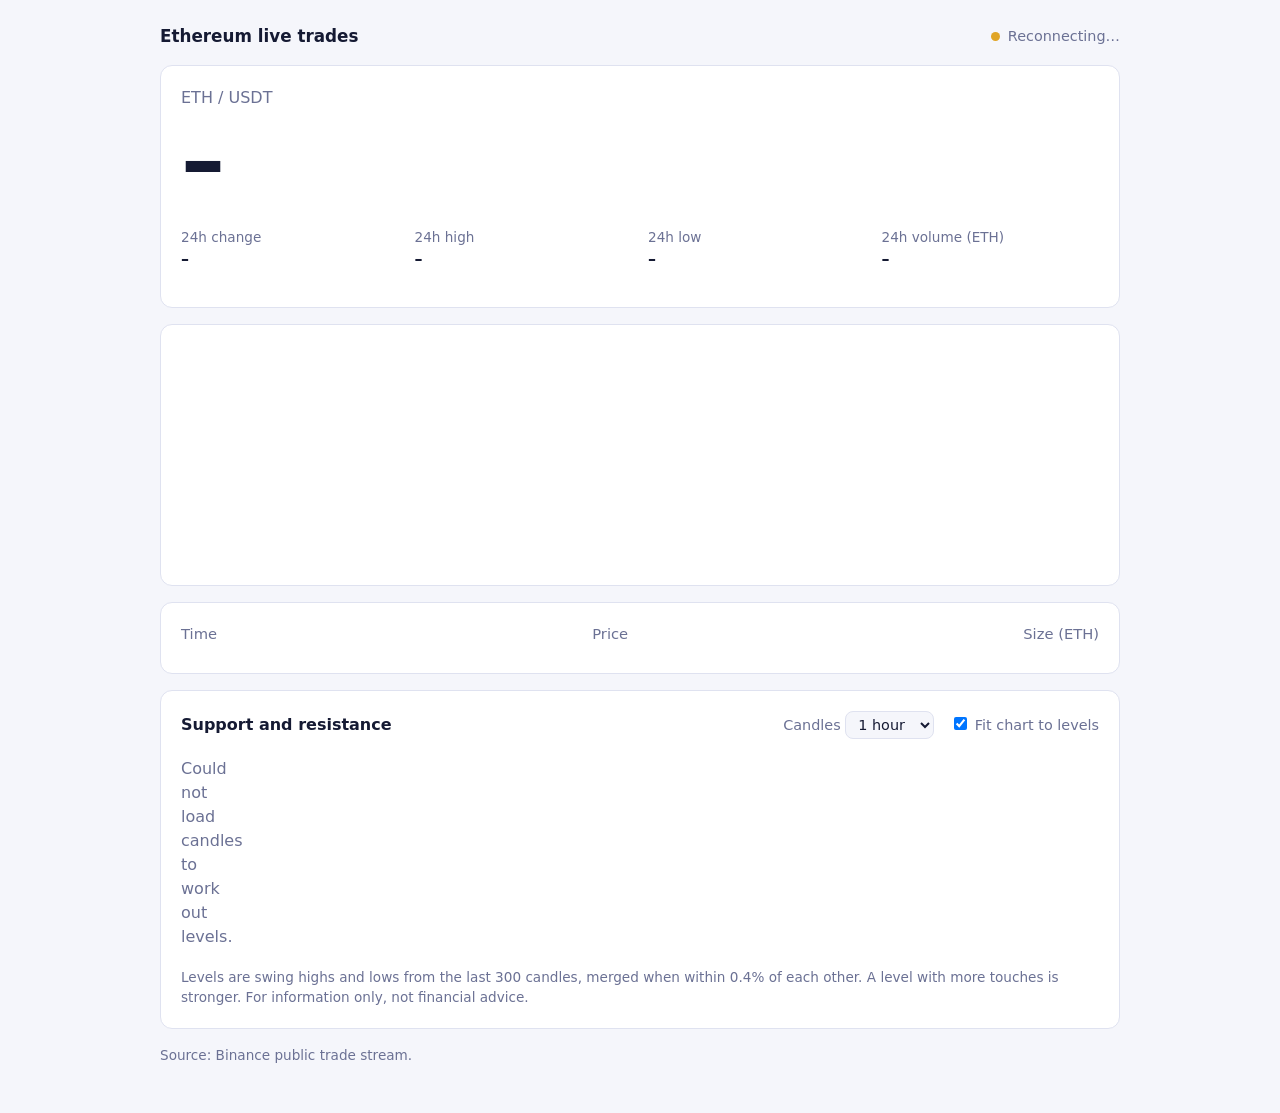
==== commit 4b27a11e: "Update index.html" ====
--- a/index.html
+++ b/index.html
@@ -1,102 +1,289 @@
 <!DOCTYPE html>
 <html lang="en">
 <head>
-  <meta charset="utf-8">
-  <meta name="viewport" content="width=device-width, initial-scale=1">
-  <title>Freshly Baked Happiness | Bake &amp; Bite</title>
-  <meta name="description" content="Bake & Bite online bakery, cakes and pizza ordering in Tutition, Himachal Pradesh">
-  <link rel="stylesheet" href="assets/style.css">
+<meta charset="utf-8">
+<meta name="viewport" content="width=device-width, initial-scale=1">
+<title>ETH live price</title>
+<style>
+  :root {
+    --bg: #f5f6fb; --panel: #ffffff; --ink: #151a33; --muted: #6b7194;
+    --line: #dfe2f0; --up: #0f9d6b; --down: #d6455d; --accent: #4b5fd6;
+    color-scheme: light;
+  }
+  @media (prefers-color-scheme: dark) {
+    :root {
+      --bg: #0d1020; --panel: #151934; --ink: #e8eaf8; --muted: #8a90b8;
+      --line: #262b50; --up: #3ddc97; --down: #ff6b7f; --accent: #8c9eff;
+      color-scheme: dark;
+    }
+  }
+  * { box-sizing: border-box; }
+  body {
+    margin: 0; background: var(--bg); color: var(--ink);
+    font: 16px/1.5 system-ui, -apple-system, "Segoe UI", Roboto, sans-serif;
+    padding: 24px 16px 48px;
+  }
+  main { max-width: 960px; margin: 0 auto; display: grid; gap: 16px; }
+  header { display: flex; justify-content: space-between; align-items: center; gap: 12px; flex-wrap: wrap; }
+  h1 { font-size: 1.05rem; font-weight: 600; margin: 0; }
+  .status { display: flex; align-items: center; gap: 8px; color: var(--muted); font-size: .9rem; }
+  .dot { width: 9px; height: 9px; border-radius: 50%; background: var(--muted); }
+  .dot.live { background: var(--up); }
+  .dot.wait { background: #e0a526; }
+  .panel { background: var(--panel); border: 1px solid var(--line); border-radius: 12px; padding: 20px; }
+  .price {
+    font-size: clamp(2.8rem, 10vw, 5.5rem); font-weight: 700; letter-spacing: -.02em;
+    font-variant-numeric: tabular-nums; line-height: 1.05; margin: 0; transition: color .25s;
+  }
+  .price.up { color: var(--up); }
+  .price.down { color: var(--down); }
+  .pair { color: var(--muted); margin: 0 0 4px; }
+  .stats { display: grid; grid-template-columns: repeat(auto-fit, minmax(130px, 1fr)); gap: 16px; margin-top: 20px; }
+  .stats dt { color: var(--muted); font-size: .85rem; }
+  .stats dd { margin: 0; font-weight: 600; font-variant-numeric: tabular-nums; }
+  canvas { width: 100%; height: 220px; display: block; }
+  .cols { display: grid; grid-template-columns: 1fr; gap: 16px; }
+  table { width: 100%; border-collapse: collapse; font-variant-numeric: tabular-nums; font-size: .92rem; }
+  th { text-align: left; color: var(--muted); font-weight: 500; padding: 0 0 8px; }
+  td { padding: 4px 0; }
+  td:nth-child(2), th:nth-child(2), td:nth-child(3), th:nth-child(3) { text-align: right; }
+  .buy { color: var(--up); } .sell { color: var(--down); }
+  .dim { color: var(--muted); }
+  .lvl-head { display: flex; justify-content: space-between; align-items: center; gap: 12px; flex-wrap: wrap; margin-bottom: 12px; }
+  .lvl-head h2 { font-size: 1rem; margin: 0; }
+  .lvl-head .ctl { display: flex; align-items: center; gap: 16px; font-size: .9rem; color: var(--muted); }
+  select { background: var(--bg); color: var(--ink); border: 1px solid var(--line); border-radius: 8px; padding: 4px 8px; font: inherit; }
+  .ladder { list-style: none; margin: 0 0 12px; padding: 0; font-variant-numeric: tabular-nums; }
+  .ladder li { display: grid; grid-template-columns: 2.5rem 1fr 5rem 6rem; gap: 12px; padding: 6px 0; border-top: 1px solid var(--line); }
+  .ladder li:first-child { border-top: 0; }
+  .ladder .res .tag, .ladder .res .p { color: var(--down); font-weight: 600; }
+  .ladder .sup .tag, .ladder .sup .p { color: var(--up); font-weight: 600; }
+  .ladder .now { background: var(--bg); border-radius: 8px; padding: 6px 8px; font-weight: 600; }
+  .ladder .r { text-align: right; }
+  .note { color: var(--muted); font-size: .85rem; margin: 0; }
+  :focus-visible { outline: 2px solid var(--accent); outline-offset: 2px; }
+</style>
 </head>
 <body>
-  <div class="topbar">Freshly baked • Fast delivery • Online ordering in Tutition, Himachal Pradesh</div>
-
+<main>
   <header>
-    <div class="container nav">
-      <a class="logo" href="index.html">Bake &amp; Bite<small>BAKERY • CAKES • PIZZA</small></a>
-      <button class="menu-toggle" aria-label="Menu">☰</button>
-      <nav>
-        <a href="index.html" class="active">Home</a>
-        <a href="bakery.html">Bakery</a>
-        <a href="cakes.html">Cakes</a>
-        <a href="pizza.html">Pizza</a>
-        <a href="offers.html">Offers</a>
-        <a href="contact.html">Contact</a>
-      </nav>
-      <div class="icons">
-        <a class="iconbtn" href="cart.html" aria-label="Cart">🛒<sup class="cartcount">0</sup></a>
-        <a class="iconbtn" href="orders.html" aria-label="Orders">👤</a>
+    <h1>Ethereum live trades</h1>
+    <div class="status" role="status" aria-live="polite"><span class="dot wait" id="dot"></span><span id="statusText">Connecting…</span></div>
+  </header>
+
+  <section class="panel">
+    <p class="pair" id="pair">ETH / USDT</p>
+    <p class="price" id="price" aria-live="off">–</p>
+    <dl class="stats">
+      <div><dt>24h change</dt><dd id="chg">–</dd></div>
+      <div><dt>24h high</dt><dd id="hi">–</dd></div>
+      <div><dt>24h low</dt><dd id="lo">–</dd></div>
+      <div><dt>24h volume (ETH)</dt><dd id="vol">–</dd></div>
+    </dl>
+  </section>
+
+  <section class="panel"><canvas id="chart" aria-label="Price of the last trades"></canvas></section>
+
+  <section class="panel">
+    <table>
+      <thead><tr><th>Time</th><th>Price</th><th>Size (ETH)</th></tr></thead>
+      <tbody id="tape"></tbody>
+    </table>
+  </section>
+
+  <section class="panel">
+    <div class="lvl-head">
+      <h2>Support and resistance</h2>
+      <div class="ctl">
+        <label>Candles <select id="tf"><option value="15m">15 min</option><option value="1h" selected>1 hour</option><option value="4h">4 hour</option><option value="1d">1 day</option></select></label>
+        <label><input type="checkbox" id="lvOn" checked> Fit chart to levels</label>
       </div>
     </div>
-  </header>
-
-  <section class="hero">
-    <div class="container">
-      <div class="hero-badge">BAKE &amp; BITE</div>
-      <h1>Freshly Baked Happiness</h1>
-      <p>Bakery favourites, custom cakes and hot pizzas — freshly made and delivered to your door. Now order online.</p>
-      <a class="btn orange" href="bakery.html">Shop Now</a>
-    </div>
+    <ul class="ladder" id="ladder"><li class="dim">Loading levels…</li></ul>
+    <p class="note">Levels are swing highs and lows from the last 300 candles, merged when within 0.4% of each other. A level with more touches is stronger. For information only, not financial advice.</p>
   </section>
 
-  <div class="features">
-    <div class="feature"><span class="feat-icon">🥖</span><b>Fresh Ingredients</b><span>Made fresh every day</span></div>
-    <div class="feature"><span class="feat-icon">✓</span><b>Hygienic &amp; Safe</b><span>Carefully prepared</span></div>
-    <div class="feature"><span class="feat-icon">🚚</span><b>Fast Delivery</b><span>In Tutition</span></div>
-    <div class="feature"><span class="feat-icon">💳</span><b>Easy Payment</b><span>Secure checkout</span></div>
-  </div>
-
-  <section class="section">
-    <div class="container">
-      <h2>Order What You Love</h2>
-      <p class="subtitle">Everything you need for breakfast, celebrations and pizza nights.</p>
-      <div class="categories">
-        <a class="category" style="background-image:url('https://images.unsplash.com/photo-1509440159596-0249088772ff?auto=format&fit=crop&w=900&q=85')" href="bakery.html">
-          <div><h3>Bakery</h3><span>Fresh breads, buns &amp; pastries</span></div>
-        </a>
-        <a class="category" style="background-image:url('https://images.unsplash.com/photo-1578985545062-69928b1d9587?auto=format&fit=crop&w=900&q=85')" href="cakes.html">
-          <div><h3>Cakes</h3><span>Birthdays, anniversaries &amp; custom</span></div>
-        </a>
-        <a class="category" style="background-image:url('https://images.unsplash.com/photo-1574071318508-1cdbab80d002?auto=format&fit=crop&w=900&q=85')" href="pizza.html">
-          <div><h3>Pizza</h3><span>Hot &amp; fresh, veg and non-veg</span></div>
-        </a>
-      </div>
-    </div>
-  </section>
-
-  <section class="section" style="background:#fff">
-    <div class="container">
-      <h2>Popular Picks</h2>
-      <p class="subtitle">Customer favourites from Bake &amp; Bite.</p>
-      <div class="grid" id="allGrid"></div>
-    </div>
-  </section>
-
-  <footer>
-    <div class="container footergrid">
-      <div>
-        <div class="logo" style="color:white">Bake &amp; Bite</div>
-        <p style="color:#d9c8bd;margin-top:12px;font-size:14px;line-height:1.6">Fresh bakery products, celebration cakes and hot pizzas for Tutition, Himachal Pradesh.</p>
-      </div>
-      <div>
-        <h3>Shop</h3>
-        <a href="bakery.html">Bakery</a>
-        <a href="cakes.html">Cakes</a>
-        <a href="pizza.html">Pizza</a>
-      </div>
-      <div>
-        <h3>Help</h3>
-        <a href="orders.html">My Orders</a>
-        <a href="contact.html">Contact</a>
-        <a href="cart.html">Cart</a>
-      </div>
-      <div>
-        <h3>Visit</h3>
-        <p style="color:#d9c8bd;font-size:14px;line-height:1.7">Tutition<br>Himachal Pradesh<br>India</p>
-      </div>
-    </div>
-    <div class="container copyright">© 2026 Bake &amp; Bite. All rights reserved.</div>
-  </footer>
-
-  <script src="assets/app.js"></script>
+  <p class="note" id="source">Source: Binance public trade stream.</p>
+</main>
+
+<script>
+(() => {
+  const $ = id => document.getElementById(id);
+  const MAX_POINTS = 300, MAX_ROWS = 14;
+  const fmt = (n, d = 2) => Number(n).toLocaleString("en-US", { minimumFractionDigits: d, maximumFractionDigits: d });
+
+  const feeds = [
+    { name: "Binance", pair: "ETH / USDT", url: "wss://stream.binance.com:9443/ws/ethusdt@trade",
+      parse(m) { return m.e === "trade" ? { price: +m.p, qty: +m.q, time: m.T, buy: !m.m } : null; } },
+    { name: "Coinbase", pair: "ETH / USD", url: "wss://ws-feed.exchange.coinbase.com",
+      sub: { type: "subscribe", product_ids: ["ETH-USD"], channels: ["matches"] },
+      parse(m) { return m.type === "match" || m.type === "last_match"
+        ? { price: +m.price, qty: +m.size, time: Date.parse(m.time), buy: m.side === "sell" } : null; } }
+  ];
+
+  let feedIdx = 0, ws, failures = 0, last = null, levels = [];
+  const points = [];
+  const rows = [];
+
+  function setStatus(state, text) {
+    $("dot").className = "dot " + state;
+    $("statusText").textContent = text;
+  }
+
+  function connect() {
+    const feed = feeds[feedIdx];
+    $("pair").textContent = feed.pair;
+    $("source").textContent = `Source: ${feed.name} public trade stream.`;
+    setStatus("wait", `Connecting to ${feed.name}…`);
+    ws = new WebSocket(feed.url);
+    let opened = false;
+    ws.onopen = () => {
+      opened = true; failures = 0;
+      if (feed.sub) ws.send(JSON.stringify(feed.sub));
+      setStatus("live", `Live · ${feed.name}`);
+    };
+    ws.onmessage = ev => {
+      try { const t = feed.parse(JSON.parse(ev.data)); if (t) onTrade(t); } catch (e) { /* ignore bad frame */ }
+    };
+    ws.onclose = () => {
+      failures = opened ? 0 : failures + 1;
+      if (failures >= 3) { feedIdx = (feedIdx + 1) % feeds.length; failures = 0; }
+      setStatus("wait", "Reconnecting…");
+      setTimeout(connect, Math.min(1000 * 2 ** failures, 8000));
+    };
+    ws.onerror = () => ws.close();
+  }
+
+  function onTrade(t) {
+    const el = $("price");
+    el.textContent = fmt(t.price);
+    if (last !== null && t.price !== last) el.className = "price " + (t.price > last ? "up" : "down");
+    last = t.price;
+    points.push(t.price);
+    if (points.length > MAX_POINTS) points.shift();
+    rows.unshift(t);
+    if (rows.length > MAX_ROWS) rows.pop();
+    schedule();
+  }
+
+  let queued = false;
+  function schedule() {
+    if (queued) return;
+    queued = true;
+    requestAnimationFrame(() => { queued = false; drawTape(); drawLadder(); drawChart(); });
+  }
+
+  function drawTape() {
+    $("tape").innerHTML = rows.map(r =>
+      `<tr><td>${new Date(r.time).toLocaleTimeString()}</td>` +
+      `<td class="${r.buy ? "buy" : "sell"}">${fmt(r.price)}</td><td>${fmt(r.qty, 4)}</td></tr>`).join("");
+  }
+
+  function drawChart() {
+    const c = $("chart"), dpr = window.devicePixelRatio || 1;
+    const w = c.clientWidth, h = c.clientHeight;
+    if (c.width !== w * dpr || c.height !== h * dpr) { c.width = w * dpr; c.height = h * dpr; }
+    const g = c.getContext("2d");
+    g.setTransform(dpr, 0, 0, dpr, 0, 0);
+    g.clearRect(0, 0, w, h);
+    if (points.length < 2) return;
+    const css = getComputedStyle(document.documentElement);
+    const n = nearest();
+    const extra = $("lvOn").checked && n ? [n.res[0], n.sup[0]].filter(Boolean).map(l => l.price) : [];
+    const span = points.concat(extra);
+    const min = Math.min(...span), max = Math.max(...span), pad = (max - min || 1) * .15;
+    const lo = min - pad, hi = max + pad;
+    const x = i => (i / (MAX_POINTS - 1)) * (w - 56) + 0;
+    const y = p => h - ((p - lo) / (hi - lo)) * h;
+    const offset = MAX_POINTS - points.length;
+    g.strokeStyle = css.getPropertyValue("--line"); g.lineWidth = 1; g.fillStyle = css.getPropertyValue("--muted");
+    g.font = "12px system-ui, sans-serif";
+    for (let k = 0; k <= 3; k++) {
+      const p = lo + ((hi - lo) * k) / 3, yy = y(p);
+      g.beginPath(); g.moveTo(0, yy); g.lineTo(w - 56, yy); g.stroke();
+      g.fillText(fmt(p), w - 52, yy + 4);
+    }
+    g.setLineDash([6, 4]); g.lineWidth = 1;
+    [["R", n.res, "--down"], ["S", n.sup, "--up"]].forEach(([tag, arr, v]) => arr.forEach((l, i) => {
+      if (l.price < lo || l.price > hi) return;
+      const yy = y(l.price);
+      g.strokeStyle = g.fillStyle = css.getPropertyValue(v).trim();
+      g.beginPath(); g.moveTo(0, yy); g.lineTo(w - 56, yy); g.stroke();
+      g.fillText(`${tag}${i + 1}  ${fmt(l.price)}`, 4, yy - 4);
+    }));
+    g.setLineDash([]);
+    g.strokeStyle = css.getPropertyValue("--accent"); g.lineWidth = 2; g.lineJoin = "round";
+    g.beginPath();
+    points.forEach((p, i) => (i ? g.lineTo(x(i + offset), y(p)) : g.moveTo(x(i + offset), y(p))));
+    g.stroke();
+  }
+
+  async function loadStats() {
+    try {
+      const r = await fetch("https://api.binance.com/api/v3/ticker/24hr?symbol=ETHUSDT");
+      const d = await r.json();
+      const pct = +d.priceChangePercent;
+      $("chg").textContent = (pct >= 0 ? "+" : "") + fmt(pct) + "%";
+      $("chg").style.color = pct >= 0 ? "var(--up)" : "var(--down)";
+      $("hi").textContent = fmt(d.highPrice);
+      $("lo").textContent = fmt(d.lowPrice);
+      $("vol").textContent = fmt(d.volume, 0);
+    } catch (e) { /* stats stay as dashes if the REST call is blocked */ }
+  }
+
+  function computeLevels(candles) {
+    const K = 5, hi = candles.map(c => +c[2]), lo = candles.map(c => +c[3]), raw = [];
+    for (let i = K; i < candles.length - K; i++) {
+      if (hi[i] === Math.max(...hi.slice(i - K, i + K + 1))) raw.push(hi[i]);
+      if (lo[i] === Math.min(...lo.slice(i - K, i + K + 1))) raw.push(lo[i]);
+    }
+    raw.sort((a, b) => a - b);
+    const groups = [];
+    for (const p of raw) {
+      const g = groups[groups.length - 1];
+      if (g && p <= (g.sum / g.n) * 1.004) { g.sum += p; g.n++; }
+      else groups.push({ sum: p, n: 1 });
+    }
+    return groups.map(g => ({ price: g.sum / g.n, touches: g.n }));
+  }
+
+  function nearest() {
+    if (last === null) return null;
+    return {
+      res: levels.filter(l => l.price > last).sort((a, b) => a.price - b.price).slice(0, 3),
+      sup: levels.filter(l => l.price <= last).sort((a, b) => b.price - a.price).slice(0, 3)
+    };
+  }
+
+  function drawLadder() {
+    const n = nearest();
+    if (!n) return;
+    const row = (cls, tag, l) => `<li class="${cls}"><span class="tag">${tag}</span><span class="p">${fmt(l.price)}</span>` +
+      `<span class="dim r">${fmt((l.price / last - 1) * 100)}%</span><span class="dim r">${l.touches} touch${l.touches > 1 ? "es" : ""}</span></li>`;
+    const up = n.res.map((l, i) => row("res", "R" + (i + 1), l)).reverse();
+    const down = n.sup.map((l, i) => row("sup", "S" + (i + 1), l));
+    const now = `<li class="now"><span></span><span>${fmt(last)}</span><span class="r dim">Price</span><span></span></li>`;
+    $("ladder").innerHTML = [...up, now, ...down].join("");
+  }
+
+  async function loadLevels() {
+    try {
+      const r = await fetch(`https://api.binance.com/api/v3/klines?symbol=ETHUSDT&interval=${$("tf").value}&limit=300`);
+      levels = computeLevels(await r.json());
+      schedule();
+    } catch (e) {
+      $("ladder").innerHTML = '<li class="dim">Could not load candles to work out levels.</li>';
+    }
+  }
+
+  $("tf").addEventListener("change", loadLevels);
+  $("lvOn").addEventListener("change", schedule);
+  loadLevels(); setInterval(loadLevels, 300000);
+
+  window.addEventListener("resize", schedule);
+  loadStats(); setInterval(loadStats, 30000);
+  connect();
+})();
+</script>
 </body>
 </html>
